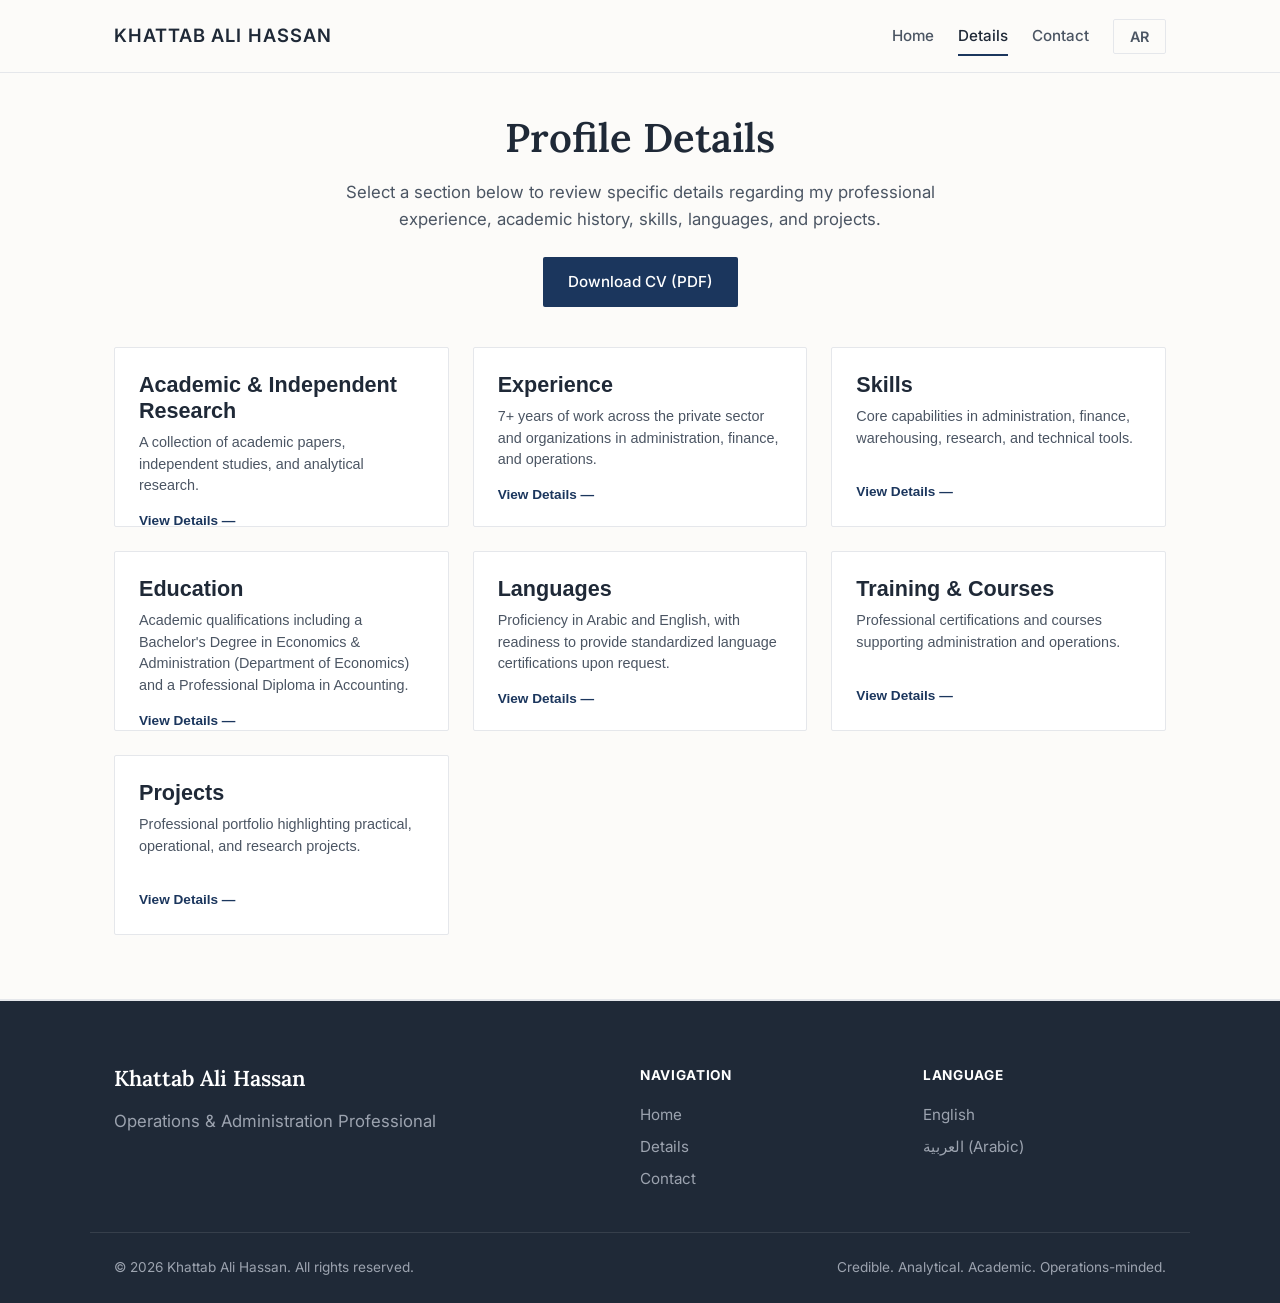
==== details.html @ 93d29e11 "Initial website" ====
<!DOCTYPE html>
<html lang="en">
<head>
  <meta charset="UTF-8">
  <meta name="viewport" content="width=device-width, initial-scale=1.0">
  <title>Details | Khattab Ali Hassan</title>
  <meta name="description" content="Detailed professional qualifications, work experience, academic education, languages, training, and projects of Khattab Ali Hassan.">
  
  <!-- Preconnect and Google Fonts -->
  <link rel="preconnect" href="https://fonts.googleapis.com">
  <link rel="preconnect" href="https://fonts.gstatic.com" crossorigin>
  <link href="https://fonts.googleapis.com/css2?family=IBM+Plex+Sans+Arabic:wght@300;400;500;600;700&family=Inter:wght@300;400;500;600;700&family=Lora:ital,wght@0,400;0,500;0,600;1,400&display=swap" rel="stylesheet">
  
  <!-- Global Stylesheet -->
  <link rel="stylesheet" href="style.css">
</head>
<body class="lang-en"> <!-- Default to English; JavaScript will load user preference -->

  <!-- ==========================================================================
       HEADER & NAVIGATION
       ========================================================================== -->
  <header class="navbar">
    <div class="container nav-container">
      <a href="index.html" class="nav-brand">
        <span class="lang-en">Khattab Ali Hassan</span>
        <span class="lang-ar nav-brand-ar">خطاب علي حسن</span>
      </a>
      
      <!-- Mobile navigation menu button toggle -->
      <button class="nav-toggle" id="navToggle" aria-label="Toggle Navigation menu" aria-expanded="false">
        <span></span>
        <span></span>
        <span></span>
      </button>

      <nav class="nav-links" id="navLinks">
        <a href="index.html" class="nav-link">
          <span class="lang-en">Home</span>
          <span class="lang-ar">الرئيسية</span>
        </a>
        <a href="details.html" class="nav-link active">
          <span class="lang-en">Details</span>
          <span class="lang-ar">تفاصيل</span>
        </a>
        <a href="index.html#contact" class="nav-link">
          <span class="lang-en">Contact</span>
          <span class="lang-ar">لنتواصل</span>
        </a>
        <button class="lang-switch-btn" id="langSwitchBtn">
          <span class="lang-en">AR</span>
          <span class="lang-ar">EN</span>
        </button>
      </nav>
    </div>
  </header>

  <!-- ==========================================================================
       MAIN CONTENT CONTAINER
       ========================================================================== -->
  <main class="container" style="padding-top: var(--space-lg); padding-bottom: var(--space-xl); min-height: 70vh;">
    
    <!-- ==========================================================================
         14. DETAILS DASHBOARD VIEW (ID: overview)
         ========================================================================== -->
    <div id="overview" class="details-subview active">
      <h1 style="text-align: center;">
        <span class="lang-en">Profile Details</span>
        <span class="lang-ar">تفاصيل الملف التعريفي</span>
      </h1>
      <p style="text-align: center; max-width: 600px; margin: 0 auto var(--space-md) auto;">
        <span class="lang-en">Select a section below to review specific details regarding my professional experience, academic history, skills, languages, and projects.</span>
        <span class="lang-ar">اختر أحد الأقسام أدناه للاطلاع على تفاصيل خبراتي المهنية، وسجلّي الأكاديمي، ومهاراتي، ولغاتي، ومشاريعي.</span>
      </p>
      
      <div style="text-align: center; margin-bottom: var(--space-lg);">
        <a href="main/cv/Khattab_Ali_Hassan_CV.pdf" target="_blank" download class="btn btn-primary" style="display: inline-flex; align-items: center; gap: 0.5rem;">
          <span class="lang-en">Download CV (PDF)</span>
          <span class="lang-ar">تحميل السيرة الذاتية (PDF)</span>
        </a>
      </div>
      
      <div class="details-dashboard">
        <!-- 1. Research Card (FIRST) -->
        <button class="dashboard-card" onclick="navigateToSection('research')" aria-label="Open Research Details">
          <div>
            <div class="dashboard-card-title">
              <span class="lang-en">Academic &amp; Independent Research</span>
              <span class="lang-ar">البحوث الأكاديمية والمستقلة</span>
            </div>
            <div class="dashboard-card-desc">
              <span class="lang-en">A collection of academic papers, independent studies, and analytical research.</span>
              <span class="lang-ar">مجموعة من الأوراق الأكاديمية، الدراسات المستقلة، والبحوث التحليلية.</span>
            </div>
          </div>
          <span class="dashboard-card-action">
            <span class="lang-en">View Details —</span>
            <span class="lang-ar">عرض التفاصيل —</span>
          </span>
        </button>

        <!-- 2. Experience Card -->
        <button class="dashboard-card" onclick="navigateToSection('experience')" aria-label="Open Experience Details">
          <div>
            <div class="dashboard-card-title">
              <span class="lang-en">Experience</span>
              <span class="lang-ar">الخبرة المهنية</span>
            </div>
            <div class="dashboard-card-desc">
              <span class="lang-en">7+ years of work across the private sector and organizations in administration, finance, and operations.</span>
              <span class="lang-ar">أكثر من 7 سنوات من العمل في القطاع الخاص والمنظمات في الإدارة والمالية والعمليات.</span>
            </div>
          </div>
          <span class="dashboard-card-action">
            <span class="lang-en">View Details —</span>
            <span class="lang-ar">عرض التفاصيل —</span>
          </span>
        </button>

        <!-- 3. Skills Card -->
        <button class="dashboard-card" onclick="navigateToSection('skills')" aria-label="Open Skills Details">
          <div>
            <div class="dashboard-card-title">
              <span class="lang-en">Skills</span>
              <span class="lang-ar">المهارات</span>
            </div>
            <div class="dashboard-card-desc">
              <span class="lang-en">Core capabilities in administration, finance, warehousing, research, and technical tools.</span>
              <span class="lang-ar">القدرات الأساسية في الإدارة، المالية، المخازن، البحوث والتحليل، والأدوات التقنية.</span>
            </div>
          </div>
          <span class="dashboard-card-action">
            <span class="lang-en">View Details —</span>
            <span class="lang-ar">عرض التفاصيل —</span>
          </span>
        </button>

        <!-- 4. Education Card -->
        <button class="dashboard-card" onclick="navigateToSection('education')" aria-label="Open Education Details">
          <div>
            <div class="dashboard-card-title">
              <span class="lang-en">Education</span>
              <span class="lang-ar">التعليم</span>
            </div>
            <div class="dashboard-card-desc">
              <span class="lang-en">Academic qualifications including a Bachelor's Degree in Economics &amp; Administration (Department of Economics) and a Professional Diploma in Accounting.</span>
              <span class="lang-ar">المؤهلات الأكاديمية بما في ذلك بكالوريوس في الاقتصاد والإدارة (قسم الاقتصاد) ودبلوم مهني في المحاسبة.</span>
            </div>
          </div>
          <span class="dashboard-card-action">
            <span class="lang-en">View Details —</span>
            <span class="lang-ar">عرض التفاصيل —</span>
          </span>
        </button>

        <!-- 5. Languages Card -->
        <button class="dashboard-card" onclick="navigateToSection('languages')" aria-label="Open Languages Details">
          <div>
            <div class="dashboard-card-title">
              <span class="lang-en">Languages</span>
              <span class="lang-ar">اللغات</span>
            </div>
            <div class="dashboard-card-desc">
              <span class="lang-en">Proficiency in Arabic and English, with readiness to provide standardized language certifications upon request.</span>
              <span class="lang-ar">إجادة اللغتين العربية والإنجليزية، مع الاستعداد لتقديم شهادات الكفاءة اللغوية المعتمدة عند الطلب.</span>
            </div>
          </div>
          <span class="dashboard-card-action">
            <span class="lang-en">View Details —</span>
            <span class="lang-ar">عرض التفاصيل —</span>
          </span>
        </button>

        <!-- 6. Training & Courses Card -->
        <button class="dashboard-card" onclick="navigateToSection('training')" aria-label="Open Training Details">
          <div>
            <div class="dashboard-card-title">
              <span class="lang-en">Training &amp; Courses</span>
              <span class="lang-ar">التدريب والدورات</span>
            </div>
            <div class="dashboard-card-desc">
              <span class="lang-en">Professional certifications and courses supporting administration and operations.</span>
              <span class="lang-ar">الشهادات المهنية والدورات التدريبية الداعمة للمهام الإدارية والتشغيلية.</span>
            </div>
          </div>
          <span class="dashboard-card-action">
            <span class="lang-en">View Details —</span>
            <span class="lang-ar">عرض التفاصيل —</span>
          </span>
        </button>

        <!-- 7. Projects Card -->
        <button class="dashboard-card" onclick="navigateToSection('projects')" aria-label="Open Projects Details">
          <div>
            <div class="dashboard-card-title">
              <span class="lang-en">Projects</span>
              <span class="lang-ar">المشاريع</span>
            </div>
            <div class="dashboard-card-desc">
              <span class="lang-en">Professional portfolio highlighting practical, operational, and research projects.</span>
              <span class="lang-ar">المشروعات المهنية التي تسلط الضوء على الأعمال التشغيلية والبحثية والعملية.</span>
            </div>
          </div>
          <span class="dashboard-card-action">
            <span class="lang-en">View Details —</span>
            <span class="lang-ar">عرض التفاصيل —</span>
          </span>
        </button>


      </div>
    </div>

    <!-- ==========================================================================
         15. EXPERIENCE SUB-VIEW (ID: experience)
         ========================================================================== -->
    <div id="experience" class="details-subview">
      <div class="subview-header">
        <h2>
          <span class="lang-en">Professional Experience</span>
          <span class="lang-ar">الخبرة المهنية</span>
        </h2>
        <button class="subview-back-btn" onclick="navigateToSection('overview')" aria-label="Back to Overview">
          <span class="lang-en">&larr; Back to Dashboard</span>
          <span class="lang-ar">&rarr; العودة للوحة التحكم</span>
        </button>
      </div>
      
      <div class="hero-meta-fields" style="border-bottom: none; margin-bottom: var(--space-md); padding-bottom: 0;">
        <span class="lang-en" style="font-weight: 600; font-size: 1.2rem; color: var(--accent-color);">7+ Years of Professional Experience</span>
        <span class="lang-ar" style="font-weight: 600; font-size: 1.2rem; color: var(--accent-color);">أكثر من 7 سنوات من الخبرة المهنية</span>
      </div>

      <div class="exp-list">
        <h3 style="text-align: center; margin-bottom: var(--space-md); margin-top: var(--space-sm);">
          <span class="lang-en">Organizations & Professional Experience</span>
          <span class="lang-ar">المنظمات والخبرة المهنية</span>
        </h3>

        <!-- Unified Organizations Logos -->
        <div style="background-color: var(--bg-card); border: 1px solid var(--border-color); border-radius: 4px; padding: var(--space-lg); margin-bottom: var(--space-lg);">
          <div style="display: flex; justify-content: center; align-items: flex-start; gap: var(--space-xl); flex-wrap: wrap;">
            <!-- Foundation Janat al-frdous -->
            <div style="text-align: center; max-width: 160px;">
              <img src="main/work/jf.jpg" alt="Foundation Janat al-frdous For Relief And Develoment" style="height: 70px; object-fit: contain; margin-bottom: 0.5rem;">
              <div style="font-size: 0.85rem; font-weight: 500; color: var(--text-primary); line-height: 1.3;">
                <span class="lang-en">Foundation Janat al-frdous For Relief And Develoment</span>
                <span class="lang-ar">مؤسسة جنة الفردوس للإغاثة والتنمية</span>
              </div>
            </div>
            
            <!-- ASB Iraq -->
            <div style="text-align: center; max-width: 160px;">
              <img src="main/work/ASB.jpg" alt="ASB Iraq (Arbeiter-Samariter-Bund)" style="height: 70px; object-fit: contain; margin-bottom: 0.5rem;">
              <div style="font-size: 0.85rem; font-weight: 500; color: var(--text-primary); line-height: 1.3;">
                <span class="lang-en">ASB Iraq (Arbeiter-Samariter-Bund)</span>
                <span class="lang-ar">منظمة ASB العراق</span>
              </div>
            </div>

            <!-- UNDP -->
            <div style="text-align: center; max-width: 160px;">
              <img src="main/work/undp.jpg" alt="United National Develoment Program" style="height: 70px; object-fit: contain; margin-bottom: 0.5rem;">
              <div style="font-size: 0.85rem; font-weight: 500; color: var(--text-primary); line-height: 1.3;">
                <span class="lang-en">United National Develoment Program</span>
                <span class="lang-ar">برنامج الأمم المتحدة الإنمائي</span>
              </div>
            </div>

            <!-- Iraq Red Crescent Society -->
            <div style="text-align: center; max-width: 160px;">
              <img src="main/work/red crescent.jpg" alt="Iraq Red Crescent Society" style="height: 70px; object-fit: contain; margin-bottom: 0.5rem;">
              <div style="font-size: 0.85rem; font-weight: 500; color: var(--text-primary); line-height: 1.3;">
                <span class="lang-en">Iraq Red Crescent Society</span>
                <span class="lang-ar">جمعية الهلال الأحمر العراقي</span>
              </div>
            </div>
          </div>
        </div>
      </div>

    </div>

    <!-- ==========================================================================
         16. SKILLS SUB-VIEW (ID: skills)
         ========================================================================== -->
    <div id="skills" class="details-subview">
      <div class="subview-header">
        <h2>
          <span class="lang-en">Skills Portfolio</span>
          <span class="lang-ar">محفظة المهارات</span>
        </h2>
        <button class="subview-back-btn" onclick="navigateToSection('overview')" aria-label="Back to Overview">
          <span class="lang-en">&larr; Back to Dashboard</span>
          <span class="lang-ar">&rarr; العودة للوحة التحكم</span>
        </button>
      </div>

      <div class="skills-grid">

        <!-- Personal Skills -->
        <div class="skills-category-card">
          <h3 class="skills-category-title">
            <span class="lang-en">Personal Skills</span>
            <span class="lang-ar">مهارات شخصية</span>
          </h3>
          <div class="skills-list">
            <div class="skills-list-item">
              <span class="skill-name"><span class="lang-en">Communication</span><span class="lang-ar">التواصل</span></span>
            </div>
            <div class="skills-list-item">
              <span class="skill-name"><span class="lang-en">Teamwork</span><span class="lang-ar">العمل الجماعي</span></span>
            </div>
            <div class="skills-list-item">
              <span class="skill-name"><span class="lang-en">Problem Solving</span><span class="lang-ar">حل المشكلات</span></span>
            </div>
            <div class="skills-list-item">
              <span class="skill-name"><span class="lang-en">Adaptability</span><span class="lang-ar">القدرة على التكيف</span></span>
            </div>
            <div class="skills-list-item">
              <span class="skill-name"><span class="lang-en">Time Management & Rigor</span><span class="lang-ar">إدارة الوقت والصرامة في العمل</span></span>
            </div>
            <div class="skills-list-item">
              <span class="skill-name"><span class="lang-en">Creativity</span><span class="lang-ar">الإبداع</span></span>
            </div>
          </div>
        </div>

        <!-- Administrative Skills -->
        <div class="skills-category-card">
          <h3 class="skills-category-title">
            <span class="lang-en">Administrative Skills</span>
            <span class="lang-ar">مهارات إدارية</span>
          </h3>
          <div class="skills-list">
            <div class="skills-list-item">
              <span class="skill-name"><span class="lang-en">Project Management</span><span class="lang-ar">إدارة المشاريع</span></span>
            </div>
            <div class="skills-list-item">
              <span class="skill-name"><span class="lang-en">Leadership</span><span class="lang-ar">القيادة</span></span>
            </div>
            <div class="skills-list-item">
              <span class="skill-name"><span class="lang-en">Administrative Correspondence</span><span class="lang-ar">المراسلات والخطابات الإدارية</span></span>
            </div>
            <div class="skills-list-item">
              <span class="skill-name"><span class="lang-en">Strategic Planning</span><span class="lang-ar">التخطيط الاستراتيجي</span></span>
            </div>
            <div class="skills-list-item">
              <span class="skill-name"><span class="lang-en">Document Management & Archiving</span><span class="lang-ar">إدارة المستندات والأرشفة</span></span>
            </div>
            <div class="skills-list-item">
              <span class="skill-name"><span class="lang-en">Budgeting</span><span class="lang-ar">إعداد الميزانية</span></span>
            </div>
            <div class="skills-list-item">
              <span class="skill-name"><span class="lang-en">Accounts Receivable & Payable</span><span class="lang-ar">إدارة المقبوضات والمدفوعات</span></span>
            </div>
            <div class="skills-list-item">
              <span class="skill-name"><span class="lang-en">Warehouse Operations Management</span><span class="lang-ar">إدارة العمليات المستودعية</span></span>
            </div>
            <div class="skills-list-item">
              <span class="skill-name"><span class="lang-en">VAT Accounting</span><span class="lang-ar">محاسبة ضريبة القيمة المضافة</span></span>
            </div>
          </div>
        </div>

        <!-- Research & Analysis -->
        <div class="skills-category-card">
          <h3 class="skills-category-title">
            <span class="lang-en">Research & Analysis</span>
            <span class="lang-ar">البحث والتحليل</span>
          </h3>
          <div class="skills-list">
            <div class="skills-list-item">
              <span class="skill-name"><span class="lang-en">Source Verification & Review</span><span class="lang-ar">التحقق ومراجعة المصادر والبيانات</span></span>
            </div>
            <div class="skills-list-item">
              <span class="skill-name"><span class="lang-en">Data Collection & Structuring</span><span class="lang-ar">جمع وتنظيم البيانات المهنية</span></span>
            </div>
            <div class="skills-list-item">
              <span class="skill-name"><span class="lang-en">Analytical Report Writing</span><span class="lang-ar">كتابة التقارير التحليلية والعملية</span></span>
            </div>
          </div>
        </div>

        <!-- Technology Skills -->
        <div class="skills-category-card">
          <h3 class="skills-category-title">
            <span class="lang-en">Technology Skills</span>
            <span class="lang-ar">مهارات تكنولوجية</span>
          </h3>
          <div class="skills-list">
            <div class="skills-list-item">
              <span class="skill-name"><span class="lang-en">Excel VBA</span><span class="lang-ar">Excel VBA</span></span>
            </div>
            <div class="skills-list-item">
              <span class="skill-name"><span class="lang-en">Power BI</span><span class="lang-ar">Power BI</span></span>
            </div>
            <div class="skills-list-item">
              <span class="skill-name"><span class="lang-en">SQL</span><span class="lang-ar">SQL</span></span>
            </div>
            <div class="skills-list-item">
              <span class="skill-name"><span class="lang-en">Microsoft Office 365</span><span class="lang-ar">مايكروسوفت أوفيس 365</span></span>
            </div>
            <div class="skills-list-item">
              <span class="skill-name"><span class="lang-en">Microsoft Dynamics</span><span class="lang-ar">مايكروسوفت دينامكس</span></span>
            </div>
            <div class="skills-list-item">
              <span class="skill-name"><span class="lang-en">Odoo ERP</span><span class="lang-ar">Odoo ERP</span></span>
            </div>
            <div class="skills-list-item">
              <span class="skill-name"><span class="lang-en">Zoho ERP</span><span class="lang-ar">Zoho ERP</span></span>
            </div>
            <div class="skills-list-item">
              <span class="skill-name"><span class="lang-en">AI Tools</span><span class="lang-ar">أدوات الذكاء الاصطناعي</span></span>
            </div>
            <div class="skills-list-item">
              <span class="skill-name"><span class="lang-en">Tableau</span><span class="lang-ar">Tableau</span></span>
            </div>
            <div class="skills-list-item">
              <span class="skill-name"><span class="lang-en">QuickBooks</span><span class="lang-ar">QuickBooks</span></span>
            </div>
            <div class="skills-list-item">
              <span class="skill-name"><span class="lang-en">Google Workspace & AI</span><span class="lang-ar">مجموعة جوجل والذكاء الاصطناعي</span></span>
            </div>
          </div>
        </div>

      </div>
    </div>

    <!-- ==========================================================================
         17. EDUCATION SUB-VIEW (ID: education)
         ========================================================================== -->
    <div id="education" class="details-subview">
      <div class="subview-header">
        <h2>
          <span class="lang-en">Academic Education</span>
          <span class="lang-ar">التعليم الأكاديمي</span>
        </h2>
        <button class="subview-back-btn" onclick="navigateToSection('overview')" aria-label="Back to Overview">
          <span class="lang-en">&larr; Back to Dashboard</span>
          <span class="lang-ar">&rarr; العودة للوحة التحكم</span>
        </button>
      </div>

      <div class="timeline">
        <!-- Degree 01 -->
        <div class="timeline-item">
          <div class="timeline-meta">2020</div>
          <h3 class="timeline-title">
            <span class="lang-en">Bachelor's Degree in Economics &amp; Administration &mdash; Department of Economics</span>
            <span class="lang-ar">درجة البكالوريوس في الاقتصاد والإدارة &mdash; قسم الاقتصاد</span>
          </h3>
          <div class="timeline-subtitle">
            <span class="lang-en">University of Tikrit &mdash; Iraq</span>
            <span class="lang-ar">جامعة تكريت &mdash; العراق</span>
          </div>
          <p class="timeline-desc" style="margin-top: 0.5rem; font-size: 0.95rem; color: var(--text-secondary);">
            <strong style="color: var(--text-primary);"><span class="lang-en">Graduation Research:</span><span class="lang-ar">بحث التخرج:</span></strong>
            <span class="lang-en">The reality of small and medium industries in Iraq. Bachelor's degree graduation research 2019-2020</span>
            <span class="lang-ar">واقع الصناعات الصغيرة والمتوسطة في العراق 2019-2020</span>
          </p>

        </div>

        <!-- Degree 02 -->
        <div class="timeline-item">
          <div class="timeline-meta">2022</div>
          <h3 class="timeline-title">
            <span class="lang-en">Diploma in Accounting</span>
            <span class="lang-ar">شهادة الدبلوم في المحاسبة</span>
          </h3>
          <div class="timeline-subtitle">
            <span class="lang-en">Technical Institute &mdash; Baghdad, Iraq</span>
            <span class="lang-ar">المعهد التقني &mdash; بغداد، العراق</span>
          </div>

        </div>
      </div>
    </div>

    <!-- ==========================================================================
         18. LANGUAGES SUB-VIEW (ID: languages)
         ========================================================================== -->
    <div id="languages" class="details-subview">
      <div class="subview-header">
        <h2>
          <span class="lang-en">Language Proficiency</span>
          <span class="lang-ar">الكفاءة اللغوية</span>
        </h2>
        <button class="subview-back-btn" onclick="navigateToSection('overview')" aria-label="Back to Overview">
          <span class="lang-en">&larr; Back to Dashboard</span>
          <span class="lang-ar">&rarr; العودة للوحة التحكم</span>
        </button>
      </div>

      <div class="lang-list">
        <!-- Arabic -->
        <div class="lang-item">
          <span class="lang-name">
            <span class="lang-en">Arabic</span>
            <span class="lang-ar">العربية</span>
          </span>
          <span class="lang-level">
            <span class="lang-en">Native</span>
            <span class="lang-ar">اللغة الأم</span>
          </span>
        </div>

        <!-- English -->
        <div class="lang-item">
          <span class="lang-name">
            <span class="lang-en">English</span>
            <span class="lang-ar">الإنجليزية</span>
          </span>
          <span class="lang-level">
            <span class="lang-en">Reading & Writing &mdash; Excellent | Speaking &mdash; Intermediate</span>
            <span class="lang-ar">قراءة وكتابة &mdash; ممتاز | التحدث &mdash; متوسط</span>
          </span>
        </div>
      </div>
    </div>

    <!-- ==========================================================================
         19. TRAINING & COURSES SUB-VIEW (ID: training)
         ========================================================================== -->
    <div id="training" class="details-subview">
      <div class="subview-header">
        <h2>
          <span class="lang-en">Training & Certificates</span>
          <span class="lang-ar">الدورات التدريبية والشهادات</span>
        </h2>
        <button class="subview-back-btn" onclick="navigateToSection('overview')" aria-label="Back to Overview">
          <span class="lang-en">&larr; Back to Dashboard</span>
          <span class="lang-ar">&rarr; العودة للوحة التحكم</span>
        </button>
      </div>
      

      <div class="timeline">
        <!-- Certificate 1 -->
        <div class="timeline-item">
          <div class="timeline-meta">August 2026</div>
          <h3 class="timeline-title">
            <span class="lang-en">Certificate of Appreciation – Dedicated Employee</span>
            <span class="lang-ar">شهادة تقدير – موظف متفانٍ</span>
          </h3>
          <div class="timeline-subtitle">
            <span class="lang-en">Janat Al-Frdous Foundation for Relief and Development</span>
            <span class="lang-ar">مؤسسة جنة الفردوس للإغاثة والتنمية</span>
          </div>
        </div>

        <!-- Certificate OSHAcademy -->
        <div class="timeline-item">
          <div class="timeline-meta">July 2026</div>
          <h3 class="timeline-title">
            <span class="lang-en">Introduction to OSHAcademy</span>
            <span class="lang-ar">ورشة مقدمة عن أوشا الأكاديمية الخاصة بالسلامة</span>
          </h3>
          <div class="timeline-subtitle">
            <span class="lang-en">OSHAcademy</span>
            <span class="lang-ar">أوشا أكاديمي</span>
          </div>
        </div>

        <!-- Certificate AI Cloud 101 -->
        <div class="timeline-item">
          <div class="timeline-meta">June 2026</div>
          <h3 class="timeline-title">
            <span class="lang-en">AI Cloud 101</span>
            <span class="lang-ar">كورس في الكلاود الخاص بالذكاء الاصطناعي 101</span>
          </h3>
          <div class="timeline-subtitle">
            <span class="lang-en">IBM / Coursera</span>
            <span class="lang-ar">منصة كورسيرا / IBM</span>
          </div>
        </div>

        <!-- Certificate AI Fluency Cloud -->
        <div class="timeline-item">
          <div class="timeline-meta">June 2026</div>
          <h3 class="timeline-title">
            <span class="lang-en">AI Fluency Cloud</span>
            <span class="lang-ar">كورس الذكاء الاصطناعي كلاود (AI Fluency)</span>
          </h3>
          <div class="timeline-subtitle">
            <span class="lang-en">IBM / Coursera</span>
            <span class="lang-ar">منصة كورسيرا / IBM</span>
          </div>
        </div>

        <!-- Certificate 2 -->
        <div class="timeline-item">
          <div class="timeline-meta">October 2024</div>
          <h3 class="timeline-title">
            <span class="lang-en">Capacity Building Training for Community Workers</span>
            <span class="lang-ar">تدريب بناء القدرات للعاملين المجتمعيين</span>
          </h3>
          <div class="timeline-subtitle">
            <span class="lang-en">In collaboration with ASB Iraq and Janat Al-Frdous Foundation for Relief and Development</span>
            <span class="lang-ar">بالتعاون مع ASB العراق ومؤسسة جنة الفردوس للإغاثة والتنمية</span>
          </div>
        </div>

        <!-- Certificate 3 -->
        <div class="timeline-item">
          <div class="timeline-meta">March 2024</div>
          <h3 class="timeline-title">
            <span class="lang-en">Financial Management for Development Professional (FMD Pro)</span>
            <span class="lang-ar">الإدارة المالية لمحترفي التنمية (FMD Pro)</span>
          </h3>
          <div class="timeline-subtitle">
            <span class="lang-en">Humanitarian Leadership Academy</span>
            <span class="lang-ar">أكاديمية القيادة الإنسانية</span>
          </div>
        </div>

        <!-- Certificate 4 -->
        <div class="timeline-item">
          <div class="timeline-meta">February 2024</div>
          <h3 class="timeline-title">
            <span class="lang-en">Project Management Development (PMD)</span>
            <span class="lang-ar">تطوير إدارة المشاريع (PMD)</span>
          </h3>
          <div class="timeline-subtitle">
            <span class="lang-en">Humanitarian Leadership Academy</span>
            <span class="lang-ar">أكاديمية القيادة الإنسانية</span>
          </div>
        </div>

        <!-- Certificate 5 -->
        <div class="timeline-item">
          <div class="timeline-meta">June 2023</div>
          <h3 class="timeline-title">
            <span class="lang-en">English for Business</span>
            <span class="lang-ar">اللغة الإنجليزية للأعمال</span>
          </h3>
          <div class="timeline-subtitle">
            <span class="lang-en">Mindluster Platform</span>
            <span class="lang-ar">منصة Mindluster</span>
          </div>
        </div>

        <!-- Certificate 6 -->
        <div class="timeline-item">
          <div class="timeline-meta">September 2022</div>
          <h3 class="timeline-title">
            <span class="lang-en">Advocacy, Integrity & Transparency Workshop</span>
            <span class="lang-ar">ورشة عمل المناصرة والنزاهة والشفافية</span>
          </h3>
          <div class="timeline-subtitle">
            <span class="lang-en">In collaboration with Janat Al-Firdous Foundation for Relief and Development and UNDP</span>
            <span class="lang-ar">بالتعاون مع مؤسسة جنة الفردوس للإغاثة والتنمية وبرنامج الأمم المتحدة الإنمائي</span>
          </div>
        </div>

        <!-- Certificate 7 -->
        <div class="timeline-item">
          <div class="timeline-meta">May 2022</div>
          <h3 class="timeline-title">
            <span class="lang-en">International Computer Driving Licence (ICDL)</span>
            <span class="lang-ar">الرخصة الدولية لقيادة الحاسب الآلي (ICDL)</span>
          </h3>
          <div class="timeline-subtitle">
            <span class="lang-en">M3aarf Platform</span>
            <span class="lang-ar">منصة معارف (M3aarf)</span>
          </div>
        </div>
      </div>
    </div>

    <!-- ==========================================================================
         RESEARCH SUB-VIEW (ID: research)
         ========================================================================== -->
    <div id="research" class="details-subview">
      <div class="subview-header">
        <h2>
          <span class="lang-en">Academic & Independent Research</span>
          <span class="lang-ar">البحوث الأكاديمية والمستقلة</span>
        </h2>
        <button class="subview-back-btn" onclick="navigateToSection('overview')" aria-label="Back to Overview">
          <span class="lang-en">&larr; Back to Dashboard</span>
          <span class="lang-ar">&rarr; العودة للوحة التحكم</span>
        </button>
      </div>
      
      <p style="margin-bottom: var(--space-md);">
        <span class="lang-en">This section features academic research, graduation papers, and independent analytical studies.</span>
        <span class="lang-ar">يعرض هذا القسم البحوث الأكاديمية، أوراق التخرج، والدراسات التحليلية المستقلة.</span>
      </p>

      <div style="background-color: var(--bg-card); border: 1px solid var(--border-color); border-radius: 6px; padding: var(--space-lg); margin-top: var(--space-md); margin-bottom: var(--space-lg); box-shadow: var(--shadow-sm); text-align: right;">
        <h3 style="margin-bottom: 0.75rem; color: var(--accent-color); font-size: 1.2rem; line-height: 1.4;">
          <span class="lang-en">The reality of small and medium industries in Iraq. Bachelor's degree graduation research 2019-2020</span>
          <span class="lang-ar">واقع الصناعات الصغيرة والمتوسطة في العراق 2019-2020</span>
        </h3>
        <p style="margin-bottom: 1.25rem; font-size: 0.95rem; color: var(--text-secondary); line-height: 1.5;">
          <span class="lang-en">Bachelor's Degree Graduation Research &mdash; Department of Economics, University of Tikrit (2019-2020)</span>
          <span class="lang-ar">بحث تخرج لنيل درجة البكالوريوس &mdash; قسم الاقتصاد، جامعة تكريت (2019-2020)</span>
        </p>
        <!-- Links for Arabic Layout (Google Drive only) -->
        <div class="lang-ar" style="display: flex; flex-direction: column; gap: 0.75rem;">
          <div style="display: flex; gap: 0.75rem; flex-wrap: wrap; align-items: center;">
            <a href="https://drive.google.com/file/d/1adkxYirgKJsF5l0eX-RKI-4RNSO112cK/view?usp=sharing" target="_blank" rel="noopener noreferrer" class="btn btn-primary" style="display: inline-flex; align-items: center; gap: 0.5rem;">
              عرض البحث (بالعربية) على Drive
            </a>
          </div>
          <div style="display: flex; gap: 0.75rem; flex-wrap: wrap; align-items: center;">
            <a href="https://drive.google.com/file/d/1CKdDFMb-icbyYwufVS3dEmbswM8X-mCV/view?usp=sharing" target="_blank" rel="noopener noreferrer" class="btn btn-secondary" style="display: inline-flex; align-items: center; gap: 0.5rem;">
              عرض المستخلص (بالإنجليزية) على Drive
            </a>
            <a href="https://drive.google.com/file/d/1I2umo1tJdeEBLrq1Mm9hrbEkd0hl9rGh/view?usp=drive_link" target="_blank" rel="noopener noreferrer" class="btn btn-secondary" style="display: inline-flex; align-items: center; gap: 0.5rem;">
              عرض المستخلص (بالعربية) على Drive
            </a>
          </div>
        </div>

        <!-- Links for English Layout (Google Drive only) -->
        <div class="lang-en" style="display: flex; flex-direction: column; gap: 0.75rem;">
          <div style="display: flex; gap: 0.75rem; flex-wrap: wrap; align-items: center;">
            <a href="https://drive.google.com/file/d/1CKdDFMb-icbyYwufVS3dEmbswM8X-mCV/view?usp=sharing" target="_blank" rel="noopener noreferrer" class="btn btn-primary" style="display: inline-flex; align-items: center; gap: 0.5rem;">
              View Abstract (EN) on Drive
            </a>
            <a href="https://drive.google.com/file/d/1I2umo1tJdeEBLrq1Mm9hrbEkd0hl9rGh/view?usp=drive_link" target="_blank" rel="noopener noreferrer" class="btn btn-secondary" style="display: inline-flex; align-items: center; gap: 0.5rem;">
              View Abstract (AR) on Drive
            </a>
          </div>
          <div style="display: flex; gap: 0.75rem; flex-wrap: wrap; align-items: center;">
            <a href="https://drive.google.com/file/d/1adkxYirgKJsF5l0eX-RKI-4RNSO112cK/view?usp=sharing" target="_blank" rel="noopener noreferrer" class="btn btn-secondary" style="display: inline-flex; align-items: center; gap: 0.5rem;">
              View Research (AR) on Drive
            </a>
          </div>
        </div>
      </div>

      <!-- ===== Research Card 2: Blacksmith Project 2026 ===== -->
      <div style="background-color: var(--bg-card); border: 1px solid var(--border-color); border-radius: 6px; padding: var(--space-lg); margin-top: var(--space-md); margin-bottom: var(--space-lg); box-shadow: var(--shadow-sm); text-align: right;">
        <h3 style="margin-bottom: 0.75rem; color: var(--accent-color); font-size: 1.2rem; line-height: 1.4;">
          <span class="lang-en">Performance Evaluation and Sustainability of Economic Projects – Blacksmith Project 2026 (Applied Research)</span>
          <span class="lang-ar">تقييم أداء واستدامة المشاريع الاقتصادية – مشروع الحدادة – 2026 (بحث تطبيقي)</span>
        </h3>
        <p style="margin-bottom: 1.25rem; font-size: 0.95rem; color: var(--text-secondary); line-height: 1.5;">
          <span class="lang-en">Independent Applied Research &mdash; 2026</span>
          <span class="lang-ar">بحث تطبيقي مستقل &mdash; 2026</span>
        </p>

        <!-- Links for Arabic Layout -->
        <div class="lang-ar" style="display: flex; flex-direction: column; gap: 0.75rem;">
          <div style="display: flex; gap: 0.75rem; flex-wrap: wrap; align-items: center;">
            <a href="https://drive.google.com/file/d/1NNGlTEtfWyhHwFVp3lxpFhMKiuzVLgo0/view?usp=drive_link" target="_blank" rel="noopener noreferrer" class="btn btn-primary" style="display: inline-flex; align-items: center; gap: 0.5rem;">
              عرض البحث الكامل (بالعربية) على Drive
            </a>
          </div>
          <div style="display: flex; gap: 0.75rem; flex-wrap: wrap; align-items: center;">
            <a href="https://drive.google.com/file/d/1LLzAdkooDtPCyIu88Y0rPmh_tuZ90kZX/view?usp=drive_link" target="_blank" rel="noopener noreferrer" class="btn btn-secondary" style="display: inline-flex; align-items: center; gap: 0.5rem;">
              عرض المستخلص (بالإنجليزية) على Drive
            </a>
            <a href="https://drive.google.com/file/d/12dCnubIudxcy0SvHwqzv7-_2tVB3vYo_/view?usp=drive_link" target="_blank" rel="noopener noreferrer" class="btn btn-secondary" style="display: inline-flex; align-items: center; gap: 0.5rem;">
              عرض المستخلص (بالعربية) على Drive
            </a>
          </div>
        </div>

        <!-- Links for English Layout -->
        <div class="lang-en" style="display: flex; flex-direction: column; gap: 0.75rem;">
          <div style="display: flex; gap: 0.75rem; flex-wrap: wrap; align-items: center;">
            <a href="https://drive.google.com/file/d/1LLzAdkooDtPCyIu88Y0rPmh_tuZ90kZX/view?usp=drive_link" target="_blank" rel="noopener noreferrer" class="btn btn-primary" style="display: inline-flex; align-items: center; gap: 0.5rem;">
              View Abstract (EN) on Drive
            </a>
            <a href="https://drive.google.com/file/d/12dCnubIudxcy0SvHwqzv7-_2tVB3vYo_/view?usp=drive_link" target="_blank" rel="noopener noreferrer" class="btn btn-secondary" style="display: inline-flex; align-items: center; gap: 0.5rem;">
              View Abstract (AR) on Drive
            </a>
          </div>
          <div style="display: flex; gap: 0.75rem; flex-wrap: wrap; align-items: center;">
            <a href="https://drive.google.com/file/d/1NNGlTEtfWyhHwFVp3lxpFhMKiuzVLgo0/view?usp=drive_link" target="_blank" rel="noopener noreferrer" class="btn btn-secondary" style="display: inline-flex; align-items: center; gap: 0.5rem;">
              View Full Research (AR) on Drive
            </a>
          </div>
        </div>
      </div>
    </div>

    <!-- ==========================================================================
         20. PROJECTS SUB-VIEW (ID: projects)
         ========================================================================== -->
    <div id="projects" class="details-subview">
      <div class="subview-header">
        <h2>
          <span class="lang-en">Projects Portfolio</span>
          <span class="lang-ar">سجل المشروعات المهنية</span>
        </h2>
        <button class="subview-back-btn" onclick="navigateToSection('overview')" aria-label="Back to Overview">
          <span class="lang-en">&larr; Back to Dashboard</span>
          <span class="lang-ar">&rarr; العودة للوحة التحكم</span>
        </button>
      </div>
      
      <p style="margin-bottom: var(--space-md);">
        <span class="lang-en">This section holds structural templates for operational, research, or accounting projects that will be detailed here. The structure supports description, methodology, toolkits, and professional roles.</span>
        <span class="lang-ar">يحتوي هذا القسم على قوالب هيكلية للمشاريع التشغيلية، البحثية، والمالية المحاسبية التي سيتم تفصيلها لاحقاً. يدعم هذا الهيكل توضيح المهام، الأدوات المستخدمة، والمسؤوليات المهنية.</span>
      </p>

      <div class="projects-grid">
        <!-- Project Card: AI-Easy platform -->
        <div class="project-card">
          <!-- Small/Mini Carousel -->
          <div class="project-carousel" style="height: 200px;">
            <div class="carousel-track">
              <img src="main/project/Ai%20website/1.jpg" alt="AI-Easy platform 1" loading="lazy">
              <img src="main/project/Ai%20website/2.jpg" alt="AI-Easy platform 2" loading="lazy">
              <img src="main/project/Ai%20website/3.jpg" alt="AI-Easy platform 3" loading="lazy">
              <img src="main/project/Ai%20website/4.jpg" alt="AI-Easy platform 4" loading="lazy">
            </div>
            <button class="carousel-btn prev-btn" aria-label="Previous image">&#10094;</button>
            <button class="carousel-btn next-btn" aria-label="Next image">&#10095;</button>
          </div>
          
          <div class="project-card-content">
            <h3 class="project-card-title">
              <a href="https://ai-easy.vercel.app/" target="_blank" rel="noopener noreferrer" style="color: inherit; text-decoration: none;">
                AI-Easy platform
              </a>
            </h3>
            <div class="project-card-tools">
              <span class="lang-en">AI Tools · Web Platform · File Processing</span>
              <span class="lang-ar">أدوات ذكاء اصطناعي · منصة ويب · معالجة الملفات</span>
            </div>
            <p class="project-card-desc">
              <span class="lang-en">A versatile platform integrating AI tools for file and image processing, PDF conversion, and more.</span>
              <span class="lang-ar">منصة متعددة الاستخدامات تدمج أدوات الذكاء الاصطناعي لمعالجة الملفات والصور، وتحويل ملفات PDF، والمزيد.</span>
            </p>
            <div class="project-meta-row">
              <span class="project-meta-label"><span class="lang-en">Link:</span><span class="lang-ar">الرابط:</span></span>
              <span>
                <a href="https://ai-easy.vercel.app/" target="_blank" rel="noopener noreferrer" style="font-weight: 500;">
                  <span class="lang-en">Visit Project &nearr;</span>
                  <span class="lang-ar">زيارة المشروع &nearr;</span>
                </a>
              </span>
            </div>
          </div>
        </div>

        <!-- Project Card: Local NGO Identity -->
        <div class="project-card">
          <div class="project-carousel" style="height: 200px;">
            <div class="carousel-track">
              <img src="main/project/jf-card/jf1.jpg" alt="Local NGO Identity 1" loading="lazy">
              <img src="main/project/jf-card/jf2.jpg" alt="Local NGO Identity 2" loading="lazy">
              <img src="main/project/jf-card/jf3.jpg" alt="Local NGO Identity 3" loading="lazy">
            </div>
            <button class="carousel-btn prev-btn" aria-label="Previous image">&#10094;</button>
            <button class="carousel-btn next-btn" aria-label="Next image">&#10095;</button>
          </div>
          <div class="project-card-content">
            <h3 class="project-card-title">
              <a href="https://jf-org.vercel.app/" target="_blank" rel="noopener noreferrer" style="color: inherit; text-decoration: none;">
                Local NGO Identity
              </a>
            </h3>
            <div class="project-card-tools">
              <span class="lang-en">Web Development · NGO Profile · Identity</span>
              <span class="lang-ar">تطوير الويب · ملف منظمة · هوية</span>
            </div>
            <p class="project-card-desc">
              <span class="lang-en">A comprehensive identity and informative profile for a local relief and development organization.</span>
              <span class="lang-ar">هوية شاملة وملف تعريفي لمنظمة إغاثة وتنمية محلية.</span>
            </p>
            <div class="project-meta-row">
              <span class="project-meta-label"><span class="lang-en">Link:</span><span class="lang-ar">الرابط:</span></span>
              <span>
                <a href="https://jf-org.vercel.app/" target="_blank" rel="noopener noreferrer" style="font-weight: 500;">
                  <span class="lang-en">Visit Project &nearr;</span>
                  <span class="lang-ar">زيارة المشروع &nearr;</span>
                </a>
              </span>
            </div>
          </div>
        </div>

        <!-- Project Card: Janat Al-Fardos Foundation Website -->
        <div class="project-card">
          <div class="project-carousel" style="height: 200px;">
            <div class="carousel-track">
              <img src="main/project/website/aa1.jpg" alt="Janat Al-Fardos Foundation Website 1" loading="lazy">
              <img src="main/project/website/aa2.jpg" alt="Janat Al-Fardos Foundation Website 2" loading="lazy">
              <img src="main/project/website/aa3.jpg" alt="Janat Al-Fardos Foundation Website 3" loading="lazy">
            </div>
            <button class="carousel-btn prev-btn" aria-label="Previous image">&#10094;</button>
            <button class="carousel-btn next-btn" aria-label="Next image">&#10095;</button>
          </div>
          <div class="project-card-content">
            <h3 class="project-card-title">
              <a href="https://jf-iq.org/" target="_blank" rel="noopener noreferrer" style="color: inherit; text-decoration: none;">
                Janat Al-Fardos Foundation Website
              </a>
            </h3>
            <div class="project-card-tools">
              <span class="lang-en">Web Development · NGO Website · CMS</span>
              <span class="lang-ar">تطوير الويب · موقع منظمة · نظام إدارة محتوى</span>
            </div>
            <p class="project-card-desc">
              <span class="lang-en">A comprehensive website for Janat Al-Fardos Foundation, showcasing activities, photo galleries, and past projects.</span>
              <span class="lang-ar">موقع إلكتروني شامل لمؤسسة جنة الفردوس، يعرض الأنشطة، معارض الصور، والمشاريع السابقة.</span>
            </p>
            <div class="project-meta-row">
              <span class="project-meta-label"><span class="lang-en">Link:</span><span class="lang-ar">الرابط:</span></span>
              <span>
                <a href="https://jf-iq.org/" target="_blank" rel="noopener noreferrer" style="font-weight: 500;">
                  <span class="lang-en">Visit Project &nearr;</span>
                  <span class="lang-ar">زيارة المشروع &nearr;</span>
                </a>
              </span>
            </div>
          </div>
        </div>

        <!-- Project Card: Excel VBA HR Management System -->
        <div class="project-card">
          <div class="project-carousel" style="height: 200px;">
            <div class="carousel-track">
              <img src="main/project/vba%20hr/vba%20hr.jpg" alt="Excel VBA HR Management System" loading="lazy">
            </div>
            <!-- Hide buttons since there is only 1 image -->
            <button class="carousel-btn prev-btn" aria-label="Previous image" style="display: none;">&#10094;</button>
            <button class="carousel-btn next-btn" aria-label="Next image" style="display: none;">&#10095;</button>
          </div>
          <div class="project-card-content">
            <h3 class="project-card-title">
              <span class="lang-en">Excel VBA HR Management System</span>
              <span class="lang-ar">نظام إدارة الموارد البشرية بـ Excel VBA</span>
            </h3>
            <div class="project-card-tools">
              <span class="lang-en">Excel VBA · HR Management · Automation</span>
              <span class="lang-ar">إكسل VBA · إدارة الموارد البشرية · أتمتة</span>
            </div>
            <p class="project-card-desc">
              <span class="lang-en">An integrated HR management system developed using Excel VBA, automating employee data, payroll, and attendance tracking.</span>
              <span class="lang-ar">نظام متكامل لإدارة الموارد البشرية مطور باستخدام Excel VBA لأتمتة بيانات الموظفين، الرواتب، وتتبع الحضور.</span>
            </p>
            <div class="project-meta-row">
              <span class="project-meta-label"><span class="lang-en">Type:</span><span class="lang-ar">النوع:</span></span>
              <span><span class="lang-en">Offline System / Desktop Application</span><span class="lang-ar">نظام غير متصل / تطبيق مكتبي</span></span>
            </div>
          </div>
        </div>

        <!-- Project Card: Visitor Management System for Local NGOs -->
        <div class="project-card">
          <div class="project-carousel" style="height: 200px;">
            <div class="carousel-track">
              <img src="main/project/org%20vba/org1.jpg" alt="Visitor Management System 1" loading="lazy">
              <img src="main/project/org%20vba/org2.jpg" alt="Visitor Management System 2" loading="lazy">
              <img src="main/project/org%20vba/org3.jpg" alt="Visitor Management System 3" loading="lazy">
              <img src="main/project/org%20vba/org4.jpg" alt="Visitor Management System 4" loading="lazy">
              <img src="main/project/org%20vba/org5.jpg" alt="Visitor Management System 5" loading="lazy">
            </div>
            <button class="carousel-btn prev-btn" aria-label="Previous image">&#10094;</button>
            <button class="carousel-btn next-btn" aria-label="Next image">&#10095;</button>
          </div>
          <div class="project-card-content">
            <h3 class="project-card-title">
              <span class="lang-en">Visitor Management System for Local NGOs</span>
              <span class="lang-ar">نظام إدارة الزوار للمنظمات المحلية</span>
            </h3>
            <div class="project-card-tools">
              <span class="lang-en">Excel VBA · NGO Operations · Automation</span>
              <span class="lang-ar">إكسل VBA · عمليات المنظمات · أتمتة</span>
            </div>
            <p class="project-card-desc">
              <span class="lang-en">An Excel VBA system for managing visitors/beneficiaries, grant management, and automated Word report generation.</span>
              <span class="lang-ar">نظام Excel VBA لإدارة الزوار والمستفيدين، وإدارة المنح، وإنشاء تقارير Word تلقائياً.</span>
            </p>
            <div class="project-meta-row">
              <span class="project-meta-label"><span class="lang-en">Type:</span><span class="lang-ar">النوع:</span></span>
              <span><span class="lang-en">Offline System / Desktop Application</span><span class="lang-ar">نظام غير متصل / تطبيق مكتبي</span></span>
            </div>
          </div>
        </div>

        <!-- Project Card: Mini Sales Management App -->
        <div class="project-card">
          <div class="project-carousel" style="height: 200px;">
            <div class="carousel-track">
              <img src="main/project/sales/1.jpg" alt="Mini Sales Management App 1" loading="lazy">
              <img src="main/project/sales/2.jpg" alt="Mini Sales Management App 2" loading="lazy">
              <img src="main/project/sales/3.jpg" alt="Mini Sales Management App 3" loading="lazy">
              <img src="main/project/sales/4.jpg" alt="Mini Sales Management App 4" loading="lazy">
              <img src="main/project/sales/5.jpg" alt="Mini Sales Management App 5" loading="lazy">
              <img src="main/project/sales/6.jpg" alt="Mini Sales Management App 6" loading="lazy">
              <img src="main/project/sales/7.jpg" alt="Mini Sales Management App 7" loading="lazy">
            </div>
            <button class="carousel-btn prev-btn" aria-label="Previous image">&#10094;</button>
            <button class="carousel-btn next-btn" aria-label="Next image">&#10095;</button>
          </div>
          <div class="project-card-content">
            <h3 class="project-card-title">
              <span class="lang-en">Mini Sales Management App</span>
              <span class="lang-ar">تطبيق مصغر لإدارة المبيعات</span>
            </h3>
            <div class="project-card-tools">
              <span class="lang-en">Excel VBA · Sales Tracking · Inventory</span>
              <span class="lang-ar">إكسل VBA · تتبع المبيعات · المخزون</span>
            </div>
            <p class="project-card-desc">
              <span class="lang-en">A micro sales management app built with Excel VBA for small businesses to track sales, inventory, and customers.</span>
              <span class="lang-ar">تطبيق مصغر لإدارة المبيعات مبني باستخدام Excel VBA للشركات الصغيرة لتتبع المبيعات، المخزون، والعملاء.</span>
            </p>
            <div class="project-meta-row">
              <span class="project-meta-label"><span class="lang-en">Type:</span><span class="lang-ar">النوع:</span></span>
              <span><span class="lang-en">Offline System / Desktop Application</span><span class="lang-ar">نظام غير متصل / تطبيق مكتبي</span></span>
            </div>
          </div>
        </div>

        <!-- Project Card: Accounts Receivable & Payable System -->
        <div class="project-card">
          <div class="project-carousel" style="height: 200px;">
            <div class="carousel-track">
              <img src="main/project/account/a.jpg" alt="Accounts Receivable System 1" loading="lazy">
              <img src="main/project/account/b.jpg" alt="Accounts Receivable System 2" loading="lazy">
              <img src="main/project/account/c.jpg" alt="Accounts Receivable System 3" loading="lazy">
              <img src="main/project/account/d.jpg" alt="Accounts Receivable System 4" loading="lazy">
              <img src="main/project/account/e.jpg" alt="Accounts Receivable System 5" loading="lazy">
            </div>
            <button class="carousel-btn prev-btn" aria-label="Previous image">&#10094;</button>
            <button class="carousel-btn next-btn" aria-label="Next image">&#10095;</button>
          </div>
          <div class="project-card-content">
            <h3 class="project-card-title">
              <span class="lang-en">Accounts Receivable & Payable System</span>
              <span class="lang-ar">نظام إدارة المقبوضات والمدفوعات</span>
            </h3>
            <div class="project-card-tools">
              <span class="lang-en">Excel VBA · Accounting · Financial Reports</span>
              <span class="lang-ar">إكسل VBA · محاسبة · تقارير مالية</span>
            </div>
            <p class="project-card-desc">
              <span class="lang-en">An Excel VBA accounting system for tracking incoming and outgoing financial transactions with clear financial reports.</span>
              <span class="lang-ar">نظام محاسبي باستخدام Excel VBA لتتبع المعاملات المالية الواردة والصادرة مع تقارير مالية واضحة.</span>
            </p>
            <div class="project-meta-row">
              <span class="project-meta-label"><span class="lang-en">Type:</span><span class="lang-ar">النوع:</span></span>
              <span><span class="lang-en">Offline System / Desktop Application</span><span class="lang-ar">نظام غير متصل / تطبيق مكتبي</span></span>
            </div>
          </div>
        </div>
      </div>
    </div>


  </main>

  <hr class="divider">

  <!-- ==========================================================================
       FOOTER
       ========================================================================== -->
  <footer class="footer">
    <div class="container footer-grid">
      <div>
        <h3>
          <span class="lang-en">Khattab Ali Hassan</span>
          <span class="lang-ar">خطاب علي حسن</span>
        </h3>
        <p style="margin-top: 0.5rem; margin-bottom: 0;">
          <span class="lang-en">Operations &amp; Administration Professional</span>
          <span class="lang-ar">متخصص في العمليات والإدارة</span>
        </p>
      </div>
      
      <div>
        <div class="footer-title">
          <span class="lang-en">Navigation</span>
          <span class="lang-ar">روابط التنقل</span>
        </div>
        <div class="footer-nav">
          <a href="index.html" class="footer-nav-link">
            <span class="lang-en">Home</span>
            <span class="lang-ar">الرئيسية</span>
          </a>
          <a href="details.html" class="footer-nav-link">
            <span class="lang-en">Details</span>
            <span class="lang-ar">تفاصيل</span>
          </a>
          <a href="index.html#contact" class="footer-nav-link">
            <span class="lang-en">Contact</span>
            <span class="lang-ar">اتصل بي</span>
          </a>
        </div>
      </div>
      
      <div>
        <div class="footer-title">
          <span class="lang-en">Language</span>
          <span class="lang-ar">اللغة</span>
        </div>
        <div class="footer-nav">
          <a href="#" class="footer-nav-link lang-toggle-link" data-target-lang="en">English</a>
          <a href="#" class="footer-nav-link lang-toggle-link" data-target-lang="ar">العربية (Arabic)</a>
        </div>
      </div>
    </div>
    
    <div class="container footer-bottom">
      <div>
        &copy; <span id="year">2026</span> Khattab Ali Hassan. All rights reserved.
      </div>
      <div>
        <span class="lang-en">Credible. Analytical. Academic. Operations-minded.</span>
        <span class="lang-ar">مصداقية. تحليل. أكاديمي. توجه تشغيلي.</span>
      </div>
    </div>
  </footer>

  <!-- Script logic -->
  <script src="script.js"></script>
</body>
</html>
---- style.css ----
@import url('https://fonts.googleapis.com/css2?family=IBM+Plex+Sans+Arabic:wght@300;400;500;600;700&family=Inter:wght@300;400;500;600;700&family=Lora:ital,wght@0,400;0,500;0,600;1,400&display=swap');

/* ==========================================================================
   CSS VARIABLES & DESIGN TOKENS
   ========================================================================== */
:root {
  /* Warm, academic, serious palette */
  --bg-primary: #fcfbf9;     /* Warm off-white */
  --bg-secondary: #f6f5f2;   /* Soft warm grey */
  --bg-card: #ffffff;        /* Clean card background */
  --text-primary: #1f2937;   /* Deep charcoal */
  --text-secondary: #4b5563; /* Muted charcoal */
  --text-light: #9ca3af;     /* Light gray for borders/metadata */
  
  /* Muted professional accent color */
  --accent-color: #1b365d;   /* Muted deep navy */
  --accent-hover: #12243f;   /* Darker navy */
  --accent-light: #f0f4f8;   /* Subtle tint for highlights */
  
  /* Borders and dividers */
  --border-color: #e5e7eb;   /* Soft border gray */
  --border-focus: #1b365d;   /* Border focus highlight */

  /* Spacing system */
  --space-xs: 0.5rem;        /* 8px */
  --space-sm: 1rem;         /* 16px */
  --space-md: 1.5rem;       /* 24px */
  --space-lg: 2.5rem;       /* 40px */
  --space-xl: 4rem;         /* 64px */
  --space-xxl: 6rem;        /* 96px */

  /* Widths */
  --max-width: 1100px;
  --max-width-narrow: 800px;
  
  /* Transition timings */
  --transition-fast: 0.2s ease;
  --transition-medium: 0.3s ease;
}

/* ==========================================================================
   RESET & BASE STYLES
   ========================================================================== */
*, *::before, *::after {
  box-sizing: border-box;
  margin: 0;
  padding: 0;
}

html {
  scroll-behavior: smooth;
}

body {
  background-color: var(--bg-primary);
  color: var(--text-primary);
  line-height: 1.6;
  -webkit-font-smoothing: antialiased;
  -moz-osx-font-smoothing: grayscale;
}

/* Language and font switching configuration */
body.lang-en {
  direction: ltr;
  font-family: 'Inter', -apple-system, BlinkMacSystemFont, "Segoe UI", Roboto, Helvetica, Arial, sans-serif;
  text-align: left;
}

body.lang-ar {
  direction: rtl;
  font-family: 'IBM Plex Sans Arabic', -apple-system, BlinkMacSystemFont, "Segoe UI", Roboto, Helvetica, Arial, sans-serif;
  text-align: right;
}

/* Hide inactive language content */
body.lang-en .lang-ar {
  display: none !important;
}

body.lang-ar .lang-en {
  display: none !important;
}

/* Typography styles based on language context */
h1, h2, h3, h4, h5, h6 {
  color: var(--text-primary);
  font-weight: 600;
  line-height: 1.25;
}

body.lang-en h1, 
body.lang-en h2, 
body.lang-en h3, 
body.lang-en h4 {
  font-family: 'Lora', Georgia, serif;
}

body.lang-ar h1, 
body.lang-ar h2, 
body.lang-ar h3, 
body.lang-ar h4 {
  font-family: 'IBM Plex Sans Arabic', sans-serif;
}

h1 {
  font-size: 2.5rem;
  margin-bottom: var(--space-sm);
}

h2 {
  font-size: 1.85rem;
  margin-bottom: var(--space-md);
  letter-spacing: -0.01em;
}

body.lang-en h2 {
  letter-spacing: -0.02em;
}

h3 {
  font-size: 1.35rem;
  margin-bottom: var(--space-sm);
}

p {
  color: var(--text-secondary);
  font-size: 1.05rem;
  margin-bottom: var(--space-md);
}

body.lang-ar p {
  font-weight: 300;
  line-height: 1.8;
}

/* Anchor tags */
a {
  color: var(--accent-color);
  text-decoration: none;
  transition: color var(--transition-fast), border-color var(--transition-fast);
}

a:hover {
  color: var(--accent-hover);
}

/* ==========================================================================
   LAYOUT STRUCTURE
   ========================================================================== */
.container {
  width: 100%;
  max-width: var(--max-width);
  margin: 0 auto;
  padding: 0 var(--space-md);
}

.container-narrow {
  width: 100%;
  max-width: var(--max-width-narrow);
  margin: 0 auto;
  padding: 0 var(--space-md);
}

section {
  padding: var(--space-xl) 0;
}

.section-alt {
  background-color: var(--bg-secondary);
}

.divider {
  border: 0;
  border-top: 1px solid var(--border-color);
  margin: 0;
}

/* ==========================================================================
   NAVIGATION BAR
   ========================================================================== */
.navbar {
  position: sticky;
  top: 0;
  z-index: 100;
  background-color: rgba(252, 251, 249, 0.95); /* Semi-transparent off-white */
  backdrop-filter: blur(8px);
  border-bottom: 1px solid var(--border-color);
  transition: padding var(--transition-medium);
}

.nav-container {
  display: flex;
  justify-content: space-between;
  align-items: center;
  height: 4.5rem;
}

.nav-brand {
  font-size: 1.15rem;
  font-weight: 600;
  color: var(--text-primary);
  text-transform: uppercase;
  letter-spacing: 0.05em;
  display: flex;
  flex-direction: column;
}

.nav-brand-ar {
  font-family: 'IBM Plex Sans Arabic', sans-serif;
  letter-spacing: 0;
}

.nav-links {
  display: flex;
  align-items: center;
  gap: var(--space-md);
}

.nav-link {
  font-size: 0.95rem;
  font-weight: 500;
  color: var(--text-secondary);
  position: relative;
  padding: var(--space-xs) 0;
}

.nav-link:hover, .nav-link.active {
  color: var(--text-primary);
}

/* Subtle link underline effect */
.nav-link::after {
  content: '';
  position: absolute;
  bottom: 0;
  left: 0;
  width: 0;
  height: 2px;
  background-color: var(--accent-color);
  transition: width var(--transition-fast);
}

body.lang-ar .nav-link::after {
  left: auto;
  right: 0;
}

.nav-link:hover::after, .nav-link.active::after {
  width: 100%;
}

.lang-switch-btn {
  background: none;
  border: none;
  color: var(--text-secondary);
  font-family: inherit;
  font-size: 0.9rem;
  font-weight: 600;
  cursor: pointer;
  padding: var(--space-xs) var(--space-sm);
  border: 1px solid var(--border-color);
  border-radius: 2px;
  transition: all var(--transition-fast);
}

.lang-switch-btn:hover {
  background-color: var(--accent-light);
  color: var(--accent-color);
  border-color: var(--accent-color);
}

/* Mobile Nav Toggle (Hidden on Desktop) */
.nav-toggle {
  display: none;
  background: none;
  border: none;
  cursor: pointer;
  padding: var(--space-xs);
}

.nav-toggle span {
  display: block;
  width: 20px;
  height: 2px;
  background-color: var(--text-primary);
  margin: 4px 0;
  transition: var(--transition-fast);
}

/* ==========================================================================
   BUTTONS
   ========================================================================== */
.btn-group {
  display: flex;
  gap: var(--space-sm);
  flex-wrap: wrap;
  margin-top: var(--space-md);
}

.btn {
  display: inline-block;
  font-size: 0.95rem;
  font-weight: 500;
  padding: 0.75rem var(--space-md);
  text-align: center;
  cursor: pointer;
  transition: all var(--transition-fast);
  border-radius: 2px;
  border: 1px solid transparent;
}

.btn-primary {
  background-color: var(--accent-color);
  color: #ffffff;
}

.btn-primary:hover {
  background-color: var(--accent-hover);
  color: #ffffff;
}

.btn-secondary {
  background-color: transparent;
  color: var(--text-primary);
  border: 1px solid var(--text-primary);
}

.btn-secondary:hover {
  background-color: var(--bg-secondary);
}

/* ==========================================================================
   HERO SECTION
   ========================================================================== */
.hero-wrapper {
  display: grid;
  grid-template-columns: 1.25fr 1fr;
  gap: var(--space-lg);
  align-items: center;
}

.hero-content {
  display: flex;
  flex-direction: column;
}

.hero-subtitle {
  font-size: 1.25rem;
  font-weight: 500;
  color: var(--accent-color);
  margin-bottom: var(--space-xs);
  letter-spacing: 0.05em;
  text-transform: uppercase;
}

body.lang-ar .hero-subtitle {
  letter-spacing: 0;
}

.hero-title {
  font-size: 3rem;
  font-weight: 700;
  color: var(--text-primary);
  margin-bottom: var(--space-sm);
}

.hero-meta-fields {
  font-size: 1.05rem;
  font-weight: 500;
  color: var(--text-secondary);
  border-bottom: 1px solid var(--border-color);
  padding-bottom: var(--space-sm);
  margin-bottom: var(--space-md);
}

.hero-description {
  font-size: 1.15rem;
  color: var(--text-secondary);
  margin-bottom: var(--space-md);
}

.hero-image-container {
  display: flex;
  justify-content: center;
  align-items: center;
}

.hero-image {
  width: 100%;
  max-width: 320px;
  aspect-ratio: 3 / 4;
  object-fit: cover;
  border-radius: 2px;
  box-shadow: 0 4px 20px rgba(0, 0, 0, 0.05);
  background-color: var(--bg-secondary);
  border: 1px solid var(--border-color);
}

/* ==========================================================================
   PROFESSIONAL NUMBERS
   ========================================================================== */
.numbers-grid {
  display: grid;
  grid-template-columns: repeat(3, 1fr);
  gap: var(--space-md);
  margin-top: var(--space-md);
}

.number-card {
  text-align: center;
  padding: var(--space-md) var(--space-sm);
  border-top: 2px solid var(--border-color);
  transition: border-color var(--transition-fast);
}

.number-card:hover {
  border-top-color: var(--accent-color);
}

.number-value {
  font-size: 3.25rem;
  font-weight: 700;
  color: var(--accent-color);
  line-height: 1;
  margin-bottom: var(--space-xs);
  font-family: 'Inter', sans-serif; /* Keep numbers uniform across EN/AR */
}

.number-label {
  font-size: 0.95rem;
  font-weight: 500;
  color: var(--text-secondary);
  text-transform: uppercase;
  letter-spacing: 0.02em;
}

/* ==========================================================================
   VISION & MISSION
   ========================================================================== */
.vision-mission-grid {
  display: grid;
  grid-template-columns: 1fr 1fr;
  gap: var(--space-lg);
}

.vision-mission-card {
  padding: var(--space-md);
  border-left: 2px solid var(--accent-color);
}

body.lang-ar .vision-mission-card {
  border-left: none;
  border-right: 2px solid var(--accent-color);
}

.vision-mission-card h3 {
  font-size: 1.45rem;
  color: var(--text-primary);
  margin-bottom: var(--space-sm);
}

/* ==========================================================================
   WHY I STAND OUT
   ========================================================================== */
.standout-grid {
  display: grid;
  grid-template-columns: repeat(auto-fit, minmax(280px, 1fr));
  gap: var(--space-md);
}

.standout-card {
  background-color: var(--bg-card);
  padding: var(--space-md);
  border: 1px solid var(--border-color);
  border-radius: 2px;
  display: flex;
  flex-direction: column;
  transition: border-color var(--transition-fast), box-shadow var(--transition-fast);
}

.standout-card:hover {
  border-color: var(--accent-color);
  box-shadow: 0 4px 12px rgba(0, 0, 0, 0.02);
}

.standout-num {
  font-size: 0.95rem;
  font-weight: 700;
  color: var(--accent-color);
  margin-bottom: var(--space-sm);
  letter-spacing: 0.05em;
  font-family: 'Inter', sans-serif;
}

.standout-title {
  font-size: 1.2rem;
  font-weight: 600;
  color: var(--text-primary);
  margin-bottom: var(--space-xs);
}

.standout-desc {
  font-size: 0.95rem;
  color: var(--text-secondary);
  line-height: 1.6;
  margin-bottom: 0;
}

/* ==========================================================================
   CASE STUDIES
   ========================================================================== */
.case-studies-grid {
  display: grid;
  grid-template-columns: 1fr;
  gap: var(--space-lg);
}

.case-study-card {
  background-color: var(--bg-card);
  border: 1px solid var(--border-color);
  border-radius: 2px;
  padding: var(--space-lg);
  display: grid;
  grid-template-columns: 1fr 2fr;
  gap: var(--space-lg);
  transition: border-color var(--transition-fast);
}

.case-study-card:hover {
  border-color: var(--accent-color);
}

.case-study-header {
  border-bottom: 1px solid var(--border-color);
  padding-bottom: var(--space-sm);
}

body.lang-en .case-study-header {
  border-right: 1px solid var(--border-color);
  border-bottom: none;
  padding-bottom: 0;
  padding-right: var(--space-md);
}

body.lang-ar .case-study-header {
  border-left: 1px solid var(--border-color);
  border-bottom: none;
  padding-bottom: 0;
  padding-left: var(--space-md);
}

.case-study-num {
  font-size: 0.9rem;
  font-weight: 700;
  color: var(--accent-color);
  margin-bottom: var(--space-xs);
  letter-spacing: 0.05em;
  font-family: 'Inter', sans-serif;
}

.case-study-title {
  font-size: 1.4rem;
  font-weight: 600;
  color: var(--text-primary);
}

.case-study-body {
  display: flex;
  flex-direction: column;
  gap: var(--space-sm);
}

.case-study-section {
  display: flex;
  flex-direction: column;
}

.case-study-section-title {
  font-size: 0.85rem;
  font-weight: 700;
  color: var(--text-primary);
  text-transform: uppercase;
  letter-spacing: 0.05em;
  margin-bottom: 0.25rem;
}

body.lang-ar .case-study-section-title {
  letter-spacing: 0;
}

.case-study-text {
  font-size: 0.95rem;
  color: var(--text-secondary);
  margin-bottom: 0;
}

/* ==========================================================================
   PROJECT CAROUSEL
   ========================================================================== */
.project-carousel {
  position: relative;
  width: 100%;
  overflow: hidden;
  background-color: var(--bg-secondary);
  border-bottom: 1px solid var(--border-color);
}

.carousel-track {
  display: flex;
  height: 100%;
  transition: transform 0.5s ease;
}

.carousel-track img {
  width: 100%;
  height: 100%;
  object-fit: cover;
  flex-shrink: 0;
}

.carousel-btn {
  position: absolute;
  top: 50%;
  transform: translateY(-50%);
  background-color: rgba(255, 255, 255, 0.85);
  border: 1px solid var(--border-color);
  width: 32px;
  height: 32px;
  border-radius: 50%;
  cursor: pointer;
  display: flex;
  justify-content: center;
  align-items: center;
  font-size: 0.9rem;
  color: var(--text-primary);
  box-shadow: 0 2px 4px rgba(0,0,0,0.1);
  z-index: 10;
  transition: all var(--transition-fast);
}

.carousel-btn:hover {
  background-color: white;
  color: var(--accent-color);
  border-color: var(--accent-color);
}

.prev-btn {
  left: 10px;
}

body.lang-ar .prev-btn {
  transform: translateY(-50%) rotate(180deg);
}

.next-btn {
  right: 10px;
}

body.lang-ar .next-btn {
  transform: translateY(-50%) rotate(180deg);
}

/* ==========================================================================
   CONTACT
   ========================================================================== */
.contact-section-layout {
  display: grid;
  grid-template-columns: 1fr 1fr;
  gap: var(--space-lg);
  align-items: start;
}

.contact-info {
  display: flex;
  flex-direction: column;
  gap: var(--space-sm);
}

.contact-method {
  padding: var(--space-sm);
  background-color: var(--bg-card);
  border: 1px solid var(--border-color);
  border-radius: 2px;
}

.contact-label {
  font-size: 0.8rem;
  font-weight: 700;
  color: var(--accent-color);
  text-transform: uppercase;
  letter-spacing: 0.05em;
  margin-bottom: 0.25rem;
}

body.lang-ar .contact-label {
  letter-spacing: 0;
}

.contact-value {
  font-size: 1.15rem;
  font-weight: 500;
  color: var(--text-primary);
}

.contact-actions {
  display: flex;
  gap: var(--space-xs);
  margin-top: var(--space-xs);
}

.contact-btn {
  font-size: 0.85rem;
  padding: 0.4rem var(--space-sm);
  border: 1px solid var(--border-color);
  background-color: var(--bg-primary);
  color: var(--text-primary);
  border-radius: 2px;
  cursor: pointer;
  transition: all var(--transition-fast);
}

.contact-btn:hover {
  background-color: var(--accent-light);
  color: var(--accent-color);
  border-color: var(--accent-color);
}

/* ==========================================================================
   FAQ (ACCORDION)
   ========================================================================== */
.faq-list {
  display: flex;
  flex-direction: column;
  gap: var(--space-xs);
  margin-top: var(--space-md);
}

.faq-item {
  background-color: var(--bg-card);
  border: 1px solid var(--border-color);
  border-radius: 2px;
  overflow: hidden;
}

.faq-question-btn {
  width: 100%;
  text-align: left;
  background: none;
  border: none;
  padding: var(--space-sm) var(--space-md);
  font-size: 1.1rem;
  font-weight: 500;
  color: var(--text-primary);
  cursor: pointer;
  display: flex;
  justify-content: space-between;
  align-items: center;
  font-family: inherit;
  transition: background-color var(--transition-fast);
}

body.lang-ar .faq-question-btn {
  text-align: right;
}

.faq-question-btn:hover {
  background-color: var(--bg-secondary);
}

.faq-toggle-indicator {
  font-size: 1.1rem;
  font-weight: 300;
  color: var(--text-secondary);
  transition: transform var(--transition-medium);
}

/* Accordion open animation mechanics */
.faq-answer {
  max-height: 0;
  overflow: hidden;
  transition: max-height var(--transition-medium) ease-out;
}

.faq-answer-inner {
  padding: 0 var(--space-md) var(--space-sm) var(--space-md);
}

.faq-answer-inner p {
  font-size: 0.95rem;
  color: var(--text-secondary);
  margin-bottom: 0;
}

/* Open states toggled via JavaScript */
.faq-item.open .faq-answer {
  max-height: 300px; /* Big enough to fit answers */
}

.faq-item.open .faq-toggle-indicator {
  transform: rotate(45deg);
}

/* ==========================================================================
   DETAILS DASHBOARD VIEW
   ========================================================================== */
.details-dashboard {
  display: grid;
  grid-template-columns: repeat(auto-fill, minmax(280px, 1fr));
  gap: var(--space-md);
  margin-top: var(--space-lg);
}

.dashboard-card {
  background-color: var(--bg-card);
  border: 1px solid var(--border-color);
  border-radius: 2px;
  padding: var(--space-md);
  cursor: pointer;
  transition: all var(--transition-fast);
  display: flex;
  flex-direction: column;
  justify-content: space-between;
  height: 180px;
  text-align: inherit;
}

.dashboard-card:hover {
  border-color: var(--accent-color);
  box-shadow: 0 6px 16px rgba(0, 0, 0, 0.02);
}

.dashboard-card-title {
  font-size: 1.35rem;
  font-weight: 600;
  color: var(--text-primary);
  margin-bottom: var(--space-xs);
}

.dashboard-card-desc {
  font-size: 0.9rem;
  color: var(--text-secondary);
  line-height: 1.5;
  margin-bottom: auto;
}

.dashboard-card-action {
  font-size: 0.85rem;
  font-weight: 600;
  color: var(--accent-color);
  align-self: flex-start;
  border-bottom: 1px solid transparent;
  padding-bottom: 2px;
  margin-top: var(--space-sm);
}

body.lang-ar .dashboard-card-action {
  align-self: flex-start;
}

.dashboard-card:hover .dashboard-card-action {
  border-bottom-color: var(--accent-color);
}

/* Sub-views layout toggling */
.details-subview {
  display: none;
}

.details-subview.active {
  display: block;
}

.subview-header {
  border-bottom: 1px solid var(--border-color);
  padding-bottom: var(--space-sm);
  margin-bottom: var(--space-lg);
  display: flex;
  justify-content: space-between;
  align-items: baseline;
  flex-wrap: wrap;
  gap: var(--space-sm);
}

.subview-back-btn {
  font-size: 0.95rem;
  font-weight: 500;
  color: var(--text-secondary);
  background: none;
  border: none;
  cursor: pointer;
  font-family: inherit;
  border-bottom: 1px solid transparent;
  padding-bottom: 2px;
  transition: all var(--transition-fast);
}

.subview-back-btn:hover {
  color: var(--text-primary);
  border-bottom-color: var(--text-primary);
}

/* ==========================================================================
   DETAILS SECTIONS CONTENT STYLING
   ========================================================================== */

/* Timeline style for Education & Training */
.timeline {
  display: flex;
  flex-direction: column;
  gap: var(--space-md);
  margin-top: var(--space-md);
}

.timeline-item {
  border-left: 2px solid var(--border-color);
  padding-left: var(--space-md);
  position: relative;
}

body.lang-ar .timeline-item {
  border-left: none;
  border-right: 2px solid var(--border-color);
  padding-left: 0;
  padding-right: var(--space-md);
}

.timeline-item:hover {
  border-left-color: var(--accent-color);
}

body.lang-ar .timeline-item:hover {
  border-right-color: var(--accent-color);
}

.timeline-meta {
  font-size: 0.85rem;
  font-weight: 600;
  color: var(--accent-color);
  font-family: 'Inter', sans-serif;
  margin-bottom: 0.25rem;
}

.timeline-title {
  font-size: 1.2rem;
  font-weight: 600;
  color: var(--text-primary);
  margin-bottom: 0.25rem;
}

.timeline-subtitle {
  font-size: 0.95rem;
  font-weight: 500;
  color: var(--text-secondary);
  margin-bottom: 0.5rem;
}

.timeline-desc {
  font-size: 0.95rem;
  color: var(--text-secondary);
  margin-bottom: 0;
}

/* Skills Layout */
.skills-grid {
  display: grid;
  grid-template-columns: repeat(auto-fit, minmax(280px, 1fr));
  gap: var(--space-md);
}

.skills-category-card {
  background-color: var(--bg-card);
  border: 1px solid var(--border-color);
  border-radius: 2px;
  padding: var(--space-md);
}

.skills-category-title {
  font-size: 1.15rem;
  font-weight: 600;
  color: var(--accent-color);
  margin-bottom: var(--space-sm);
  border-bottom: 1px solid var(--border-color);
  padding-bottom: 0.5rem;
}

.skills-list {
  display: flex;
  flex-direction: column;
  gap: 0.5rem;
}

.skills-list-item {
  font-size: 0.95rem;
  color: var(--text-secondary);
  display: flex;
  justify-content: space-between;
  border-bottom: 1px dashed var(--border-color);
  padding-bottom: 0.25rem;
}

.skills-list-item:last-child {
  border-bottom: none;
  padding-bottom: 0;
}

.skill-name {
  font-weight: 400;
  color: var(--text-primary);
}

.skill-status {
  font-size: 0.85rem;
  color: var(--text-secondary);
  font-style: italic;
}

/* Languages List */
.lang-list {
  display: flex;
  flex-direction: column;
  gap: var(--space-sm);
  max-width: 600px;
}

.lang-item {
  background-color: var(--bg-card);
  border: 1px solid var(--border-color);
  border-radius: 2px;
  padding: var(--space-sm) var(--space-md);
  display: flex;
  justify-content: space-between;
  align-items: center;
}

.lang-name {
  font-size: 1.15rem;
  font-weight: 600;
  color: var(--text-primary);
}

.lang-level {
  font-size: 0.95rem;
  color: var(--accent-color);
  font-weight: 500;
}

/* Projects grid and cards */
.projects-grid {
  display: grid;
  grid-template-columns: repeat(auto-fit, minmax(320px, 1fr));
  gap: var(--space-md);
}

.project-card {
  background-color: var(--bg-card);
  border: 1px solid var(--border-color);
  border-radius: 2px;
  overflow: hidden;
  display: flex;
  flex-direction: column;
}

.project-card-content {
  padding: var(--space-md);
  display: flex;
  flex-direction: column;
  flex-grow: 1;
}

.project-card-title {
  font-size: 1.25rem;
  font-weight: 600;
  color: var(--text-primary);
  margin-bottom: var(--space-xs);
}

.project-card-tools {
  font-size: 0.8rem;
  font-weight: 600;
  color: var(--accent-color);
  text-transform: uppercase;
  margin-bottom: var(--space-sm);
  font-family: 'Inter', sans-serif;
}

.project-card-desc {
  font-size: 0.95rem;
  color: var(--text-secondary);
  margin-bottom: var(--space-md);
  flex-grow: 1;
}

.project-meta-row {
  border-top: 1px solid var(--border-color);
  padding-top: var(--space-xs);
  margin-top: var(--space-xs);
  font-size: 0.85rem;
}

.project-meta-label {
  font-weight: 600;
  color: var(--text-primary);
}

/* Additional Info List */
.additional-info-list {
  display: flex;
  flex-direction: column;
  gap: var(--space-sm);
  max-width: 700px;
}

.additional-info-item {
  padding: var(--space-sm) var(--space-md);
  background-color: var(--bg-card);
  border-left: 3px solid var(--accent-color);
  font-size: 1.05rem;
  color: var(--text-primary);
}

body.lang-ar .additional-info-item {
  border-left: none;
  border-right: 3px solid var(--accent-color);
}

/* Expandable work experience items */
.exp-list {
  display: flex;
  flex-direction: column;
  gap: var(--space-md);
}

.exp-item {
  background-color: var(--bg-card);
  border: 1px solid var(--border-color);
  border-radius: 2px;
  overflow: hidden;
}

.exp-header {
  padding: var(--space-md);
  cursor: pointer;
  display: flex;
  justify-content: space-between;
  align-items: center;
  transition: background-color var(--transition-fast);
}

.exp-header:hover {
  background-color: var(--bg-secondary);
}

.exp-summary {
  display: flex;
  flex-direction: column;
}

.exp-title-row {
  display: flex;
  align-items: baseline;
  flex-wrap: wrap;
  gap: var(--space-xs);
}

.exp-title {
  font-size: 1.2rem;
  font-weight: 600;
  color: var(--text-primary);
}

.exp-company {
  font-size: 1rem;
  font-weight: 500;
  color: var(--accent-color);
}

.exp-meta {
  font-size: 0.85rem;
  color: var(--text-secondary);
  font-family: 'Inter', sans-serif;
  margin-top: 2px;
}

.exp-toggle {
  font-size: 1rem;
  color: var(--text-secondary);
  transition: transform var(--transition-medium);
}

.exp-details {
  max-height: 0;
  overflow: hidden;
  transition: max-height var(--transition-medium) ease-out;
}

.exp-details-inner {
  padding: 0 var(--space-md) var(--space-md) var(--space-md);
  border-top: 1px solid var(--border-color);
  margin-top: 0;
  background-color: var(--bg-secondary);
}

.exp-details-inner p {
  font-size: 0.95rem;
  margin-top: var(--space-sm);
  margin-bottom: 0.5rem;
}

.exp-responsibilities {
  list-style-type: square;
  padding-left: var(--space-md);
  font-size: 0.95rem;
  color: var(--text-secondary);
}

body.lang-ar .exp-responsibilities {
  padding-left: 0;
  padding-right: var(--space-md);
}

.exp-responsibilities li {
  margin-bottom: 0.25rem;
}

.exp-item.open .exp-details {
  max-height: 500px;
}

.exp-item.open .exp-toggle {
  transform: rotate(45deg);
}

/* ==========================================================================
   FOOTER
   ========================================================================== */
.footer {
  background-color: var(--text-primary);
  color: #ffffff;
  padding: var(--space-xl) 0 var(--space-md) 0;
  border-top: 1px solid var(--border-color);
}

.footer h3 {
  color: #ffffff;
}

.footer p {
  color: var(--text-light);
}

.footer-grid {
  display: grid;
  grid-template-columns: 2fr 1fr 1fr;
  gap: var(--space-lg);
  margin-bottom: var(--space-lg);
}

.footer-nav {
  display: flex;
  flex-direction: column;
  gap: var(--space-xs);
}

.footer-title {
  font-size: 0.85rem;
  font-weight: 700;
  text-transform: uppercase;
  letter-spacing: 0.05em;
  margin-bottom: var(--space-sm);
  color: #ffffff;
}

body.lang-ar .footer-title {
  letter-spacing: 0;
}

.footer-nav-link {
  color: var(--text-light);
  font-size: 0.95rem;
  transition: color var(--transition-fast);
}

.footer-nav-link:hover {
  color: #ffffff;
}

.footer-bottom {
  border-top: 1px solid rgba(255, 255, 255, 0.1);
  padding-top: var(--space-md);
  display: flex;
  justify-content: space-between;
  align-items: center;
  flex-wrap: wrap;
  gap: var(--space-sm);
  font-size: 0.85rem;
  color: var(--text-light);
}

/* ==========================================================================
   MEDIA QUERIES (RESPONSIVENESS)
   ========================================================================== */

/* Tablets and small screens */
@media (max-width: 900px) {
  :root {
    --space-xl: 3rem;
    --space-xxl: 4.5rem;
  }
  
  .hero-wrapper {
    grid-template-columns: 1fr;
    text-align: center;
    gap: var(--space-md);
  }
  
  .hero-image-container {
    order: -1; /* Image on top in mobile layouts */
  }
  
  .hero-meta-fields {
    justify-content: center;
  }
  
  .btn-group {
    justify-content: center;
  }
  
  .numbers-grid {
    grid-template-columns: 1fr;
    gap: var(--space-sm);
  }
  
  .vision-mission-grid {
    grid-template-columns: 1fr;
    gap: var(--space-md);
  }
  
  .case-study-card {
    grid-template-columns: 1fr;
    gap: var(--space-sm);
  }
  
  body.lang-en .case-study-header,
  body.lang-ar .case-study-header {
    border-right: none;
    border-left: none;
    border-bottom: 1px solid var(--border-color);
    padding-bottom: var(--space-xs);
    padding-right: 0;
    padding-left: 0;
  }
  
  .contact-section-layout {
    grid-template-columns: 1fr;
    gap: var(--space-md);
  }
  
  .footer-grid {
    grid-template-columns: 1fr;
    gap: var(--space-md);
  }
}

/* Small mobile devices */
@media (max-width: 600px) {
  .nav-links {
    display: none; /* In simple navbar, or we can handle it cleanly */
    position: absolute;
    top: 100%;
    left: 0;
    width: 100%;
    background-color: var(--bg-primary);
    border-bottom: 1px solid var(--border-color);
    flex-direction: column;
    padding: var(--space-md);
    gap: var(--space-sm);
  }
  
  body.lang-ar .nav-links {
    left: auto;
    right: 0;
  }
  
  .nav-links.mobile-open {
    display: flex;
  }
  
  .nav-toggle {
    display: block;
  }
}
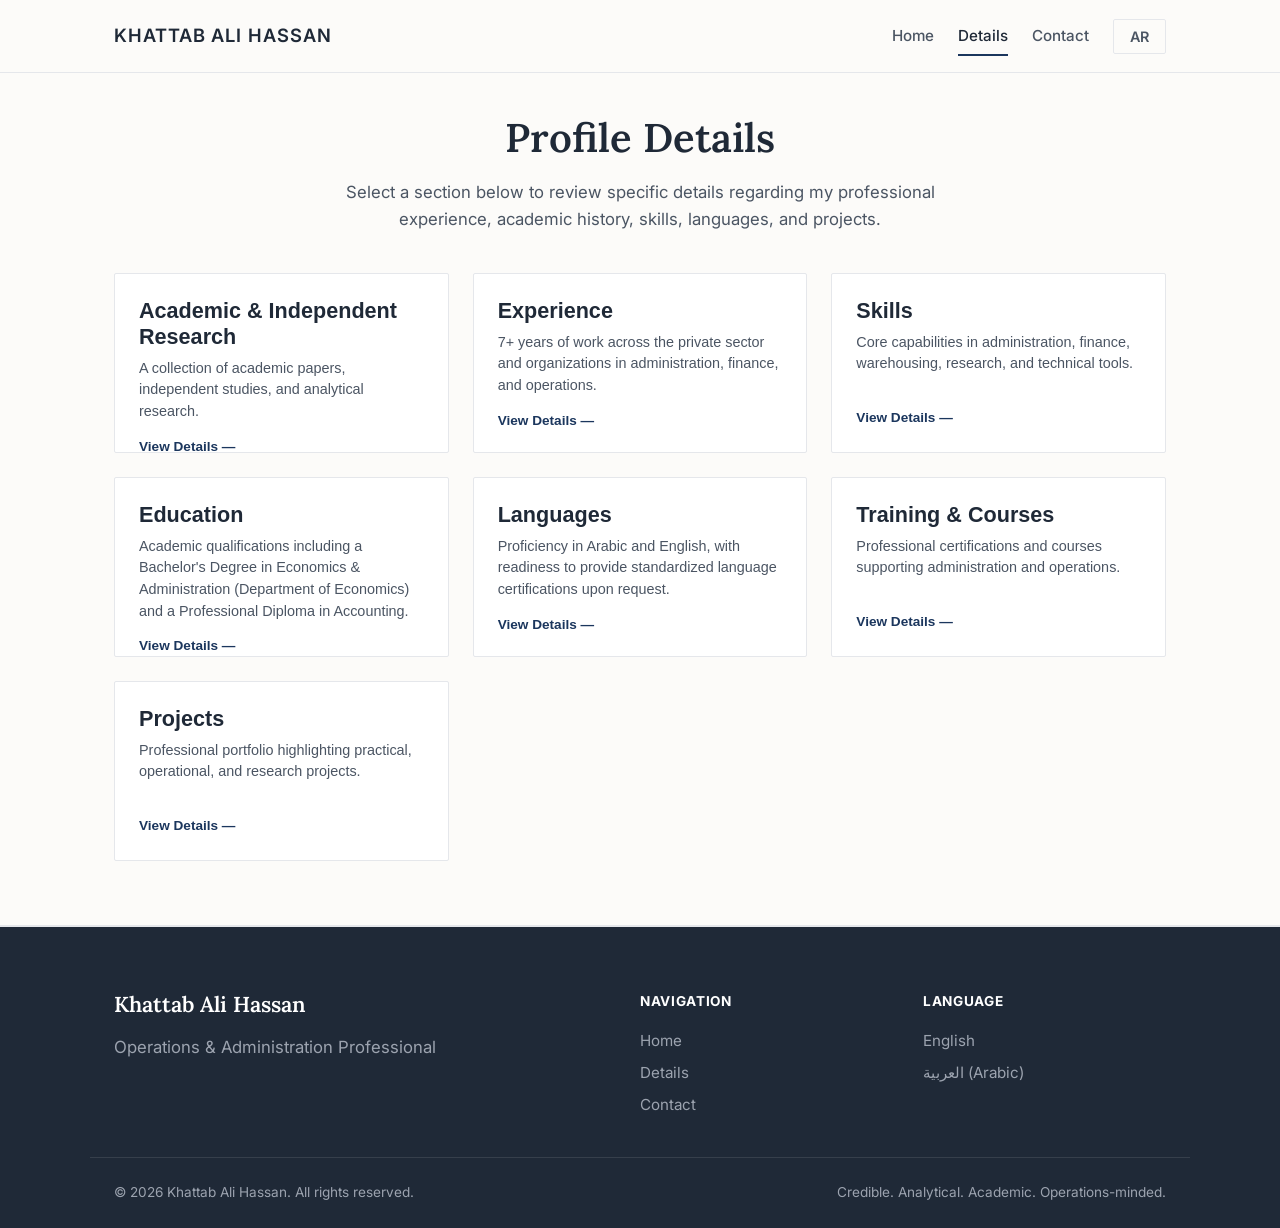
==== commit 9ca291ee: "Update website" ====
--- a/details.html
+++ b/details.html
@@ -72,12 +72,7 @@
         <span class="lang-ar">اختر أحد الأقسام أدناه للاطلاع على تفاصيل خبراتي المهنية، وسجلّي الأكاديمي، ومهاراتي، ولغاتي، ومشاريعي.</span>
       </p>
       
-      <div style="text-align: center; margin-bottom: var(--space-lg);">
-        <a href="main/cv/Khattab_Ali_Hassan_CV.pdf" target="_blank" download class="btn btn-primary" style="display: inline-flex; align-items: center; gap: 0.5rem;">
-          <span class="lang-en">Download CV (PDF)</span>
-          <span class="lang-ar">تحميل السيرة الذاتية (PDF)</span>
-        </a>
-      </div>
+
       
       <div class="details-dashboard">
         <!-- 1. Research Card (FIRST) -->
@@ -513,8 +508,8 @@
             <span class="lang-ar">الإنجليزية</span>
           </span>
           <span class="lang-level">
-            <span class="lang-en">Reading & Writing &mdash; Excellent | Speaking &mdash; Intermediate</span>
-            <span class="lang-ar">قراءة وكتابة &mdash; ممتاز | التحدث &mdash; متوسط</span>
+            <span class="lang-en">B2</span>
+            <span class="lang-ar">مستوى B2</span>
           </span>
         </div>
       </div>
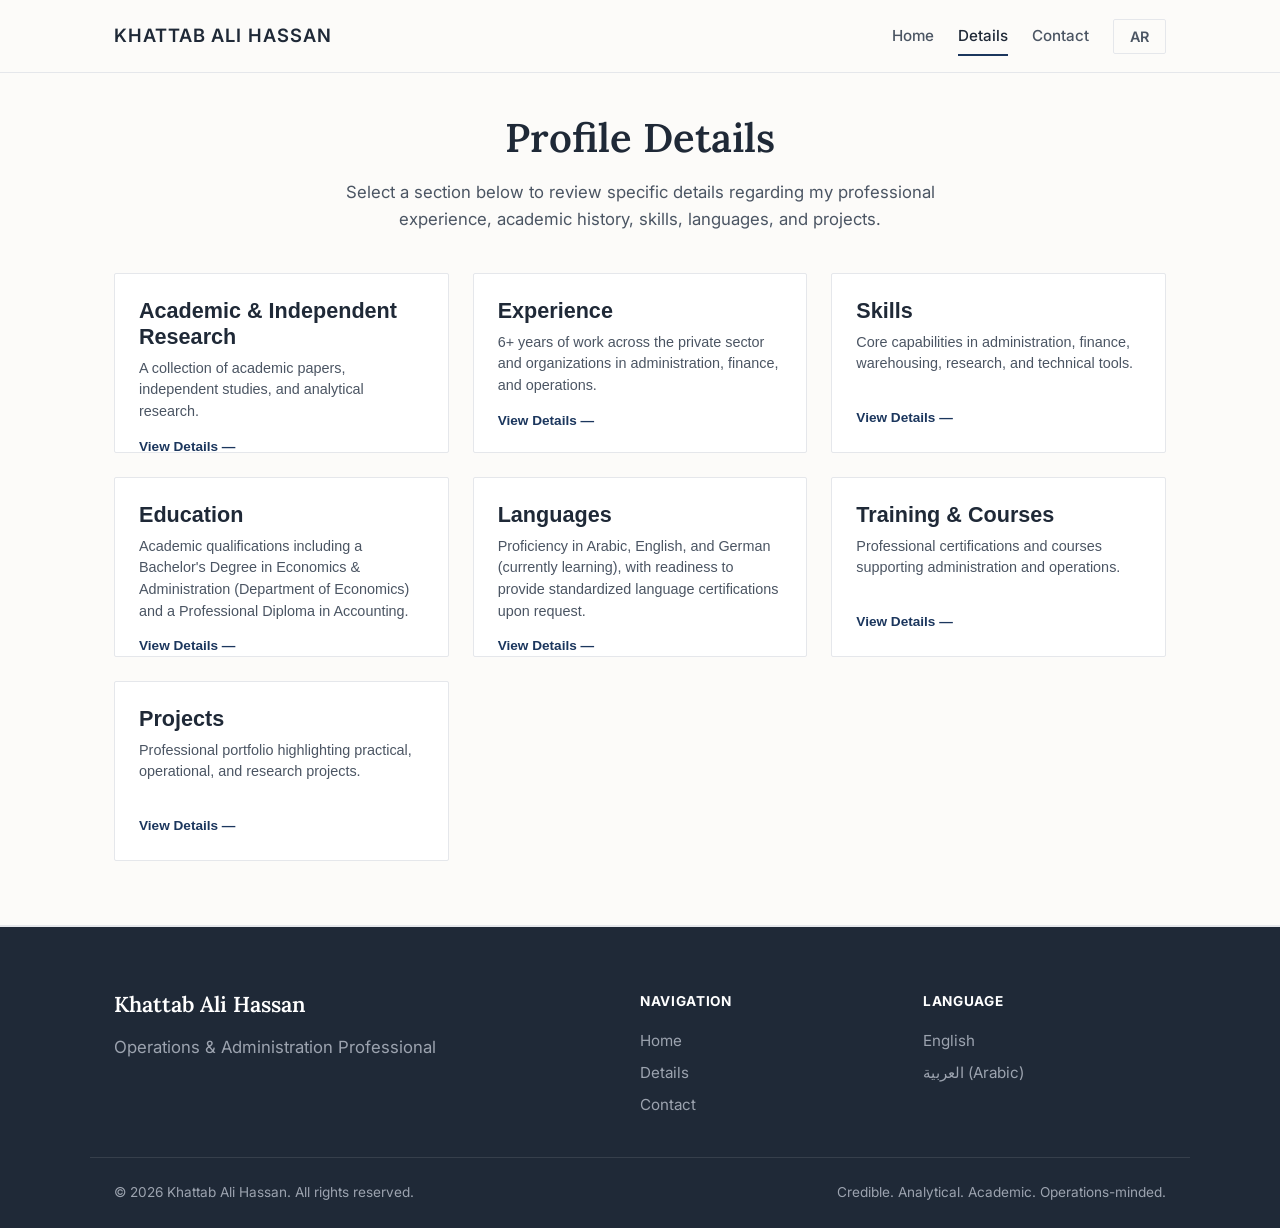
==== commit 62d5c3c3: "Update website" ====
--- a/details.html
+++ b/details.html
@@ -101,8 +101,8 @@
               <span class="lang-ar">الخبرة المهنية</span>
             </div>
             <div class="dashboard-card-desc">
-              <span class="lang-en">7+ years of work across the private sector and organizations in administration, finance, and operations.</span>
-              <span class="lang-ar">أكثر من 7 سنوات من العمل في القطاع الخاص والمنظمات في الإدارة والمالية والعمليات.</span>
+              <span class="lang-en">6+ years of work across the private sector and organizations in administration, finance, and operations.</span>
+              <span class="lang-ar">أكثر من 6 سنوات من العمل في القطاع الخاص والمنظمات في الإدارة والمالية والعمليات.</span>
             </div>
           </div>
           <span class="dashboard-card-action">
@@ -155,8 +155,8 @@
               <span class="lang-ar">اللغات</span>
             </div>
             <div class="dashboard-card-desc">
-              <span class="lang-en">Proficiency in Arabic and English, with readiness to provide standardized language certifications upon request.</span>
-              <span class="lang-ar">إجادة اللغتين العربية والإنجليزية، مع الاستعداد لتقديم شهادات الكفاءة اللغوية المعتمدة عند الطلب.</span>
+              <span class="lang-en">Proficiency in Arabic, English, and German (currently learning), with readiness to provide standardized language certifications upon request.</span>
+              <span class="lang-ar">إجادة اللغتين العربية والإنجليزية، وتعلّم اللغة الألمانية حالياً، مع الاستعداد لتقديم شهادات الكفاءة اللغوية المعتمدة عند الطلب.</span>
             </div>
           </div>
           <span class="dashboard-card-action">
@@ -221,8 +221,8 @@
       </div>
       
       <div class="hero-meta-fields" style="border-bottom: none; margin-bottom: var(--space-md); padding-bottom: 0;">
-        <span class="lang-en" style="font-weight: 600; font-size: 1.2rem; color: var(--accent-color);">7+ Years of Professional Experience</span>
-        <span class="lang-ar" style="font-weight: 600; font-size: 1.2rem; color: var(--accent-color);">أكثر من 7 سنوات من الخبرة المهنية</span>
+        <span class="lang-en" style="font-weight: 600; font-size: 1.2rem; color: var(--accent-color);">6+ Years of Professional Experience</span>
+        <span class="lang-ar" style="font-weight: 600; font-size: 1.2rem; color: var(--accent-color);">أكثر من 6 سنوات من الخبرة المهنية</span>
       </div>
 
       <div class="exp-list">
@@ -510,6 +510,18 @@
           <span class="lang-level">
             <span class="lang-en">B2</span>
             <span class="lang-ar">مستوى B2</span>
+          </span>
+        </div>
+
+        <!-- German -->
+        <div class="lang-item">
+          <span class="lang-name">
+            <span class="lang-en">German</span>
+            <span class="lang-ar">الألمانية</span>
+          </span>
+          <span class="lang-level">
+            <span class="lang-en">A2 (Currently Learning)</span>
+            <span class="lang-ar">مستوى A2 (قيد التعلّم)</span>
           </span>
         </div>
       </div>
